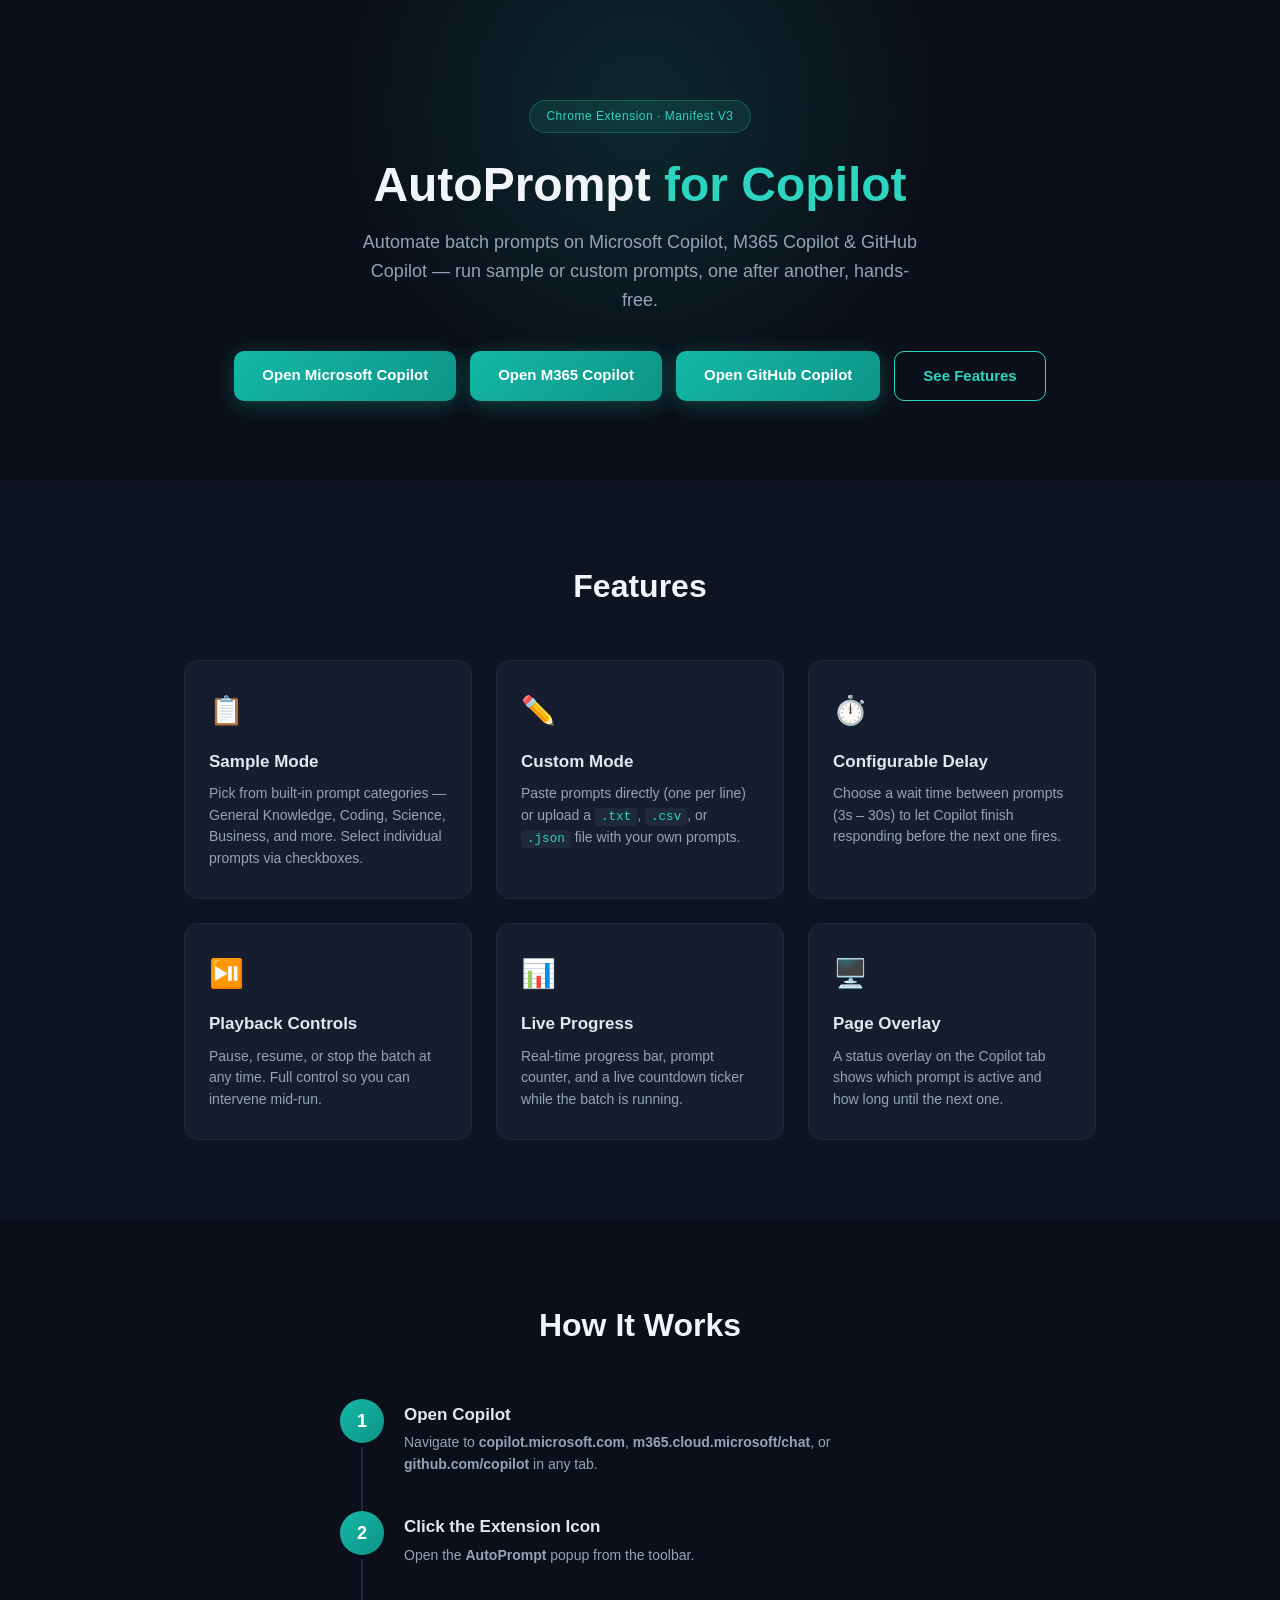
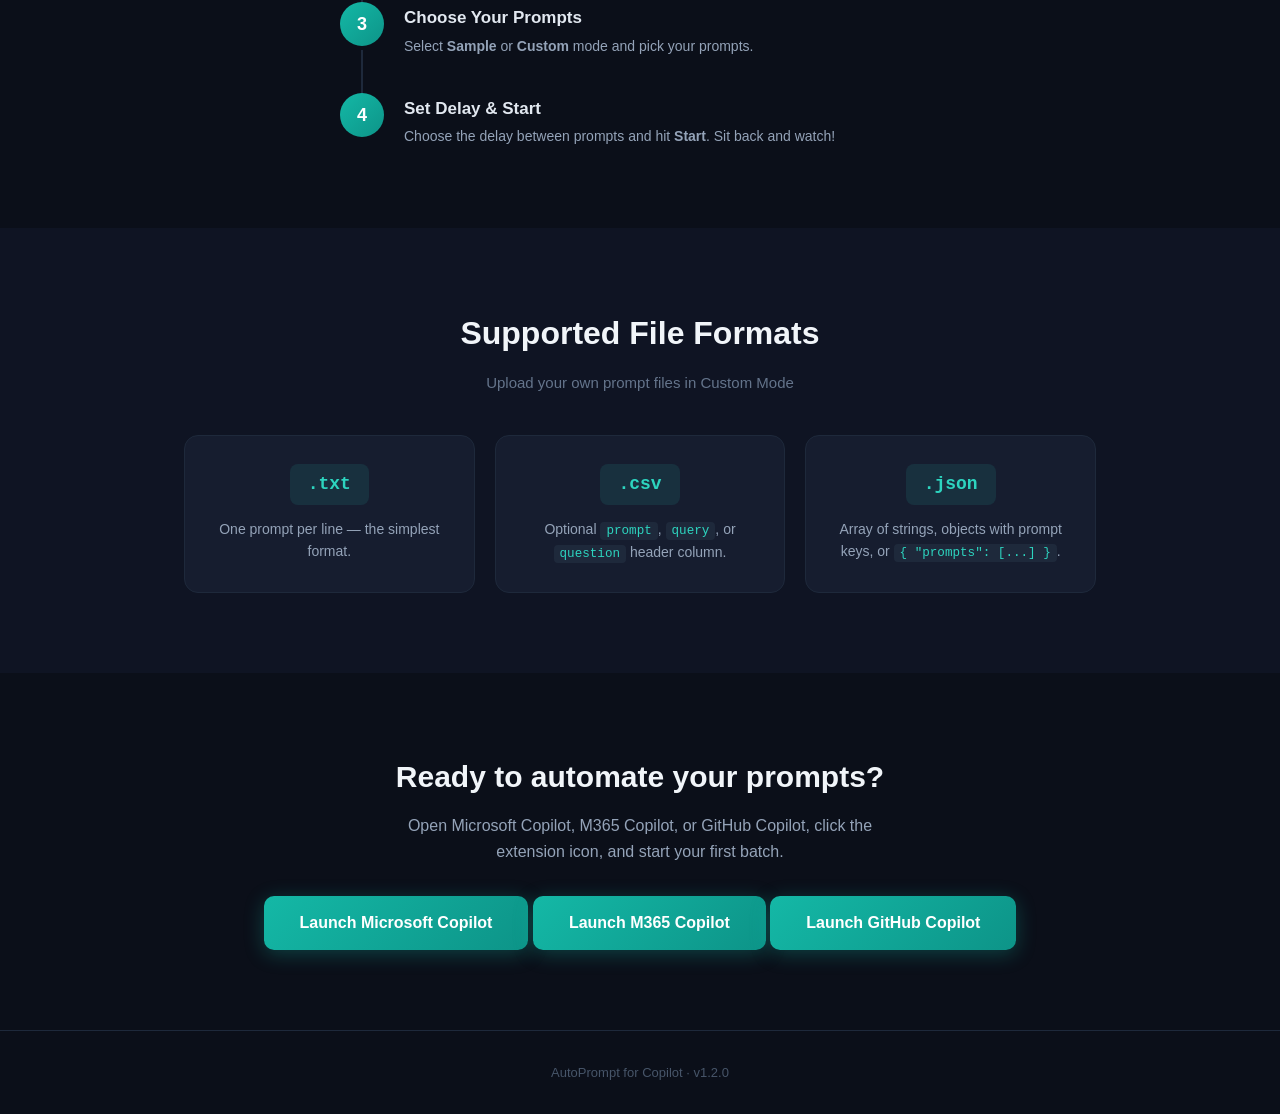
==== landing/landing.html @ aba66cc6 "Update to version 1.2.0" ====
<!DOCTYPE html>
<html lang="en">
<head>
  <meta charset="UTF-8">
  <meta name="viewport" content="width=device-width, initial-scale=1.0">
  <title>AutoPrompt for Copilot</title>
  <link rel="stylesheet" href="landing.css">
</head>
<body>

  <!-- Hero -->
  <section class="hero">
    <div class="hero-glow"></div>
    <div class="container">
      <div class="badge">Chrome Extension · Manifest V3</div>
      <h1>AutoPrompt <span class="accent">for Copilot</span></h1>
      <p class="tagline">Automate batch prompts on Microsoft Copilot, M365 Copilot & GitHub Copilot — run sample or custom prompts, one after another, hands-free.</p>
      <div class="hero-actions">
        <a href="https://copilot.microsoft.com" target="_blank" class="btn btn-primary">Open Microsoft Copilot</a>
        <a href="https://m365.cloud.microsoft/chat" target="_blank" class="btn btn-primary">Open M365 Copilot</a>
        <a href="https://github.com/copilot" target="_blank" class="btn btn-primary">Open GitHub Copilot</a>
        <a href="#features" class="btn btn-outline">See Features</a>
      </div>
    </div>
  </section>

  <!-- Features -->
  <section id="features" class="features">
    <div class="container">
      <h2 class="section-title">Features</h2>
      <div class="features-grid">

        <div class="feature-card">
          <div class="feature-icon">📋</div>
          <h3>Sample Mode</h3>
          <p>Pick from built-in prompt categories — General Knowledge, Coding, Science, Business, and more. Select individual prompts via checkboxes.</p>
        </div>

        <div class="feature-card">
          <div class="feature-icon">✏️</div>
          <h3>Custom Mode</h3>
          <p>Paste prompts directly (one per line) or upload a <code>.txt</code>, <code>.csv</code>, or <code>.json</code> file with your own prompts.</p>
        </div>

        <div class="feature-card">
          <div class="feature-icon">⏱️</div>
          <h3>Configurable Delay</h3>
          <p>Choose a wait time between prompts (3s – 30s) to let Copilot finish responding before the next one fires.</p>
        </div>

        <div class="feature-card">
          <div class="feature-icon">⏯️</div>
          <h3>Playback Controls</h3>
          <p>Pause, resume, or stop the batch at any time. Full control so you can intervene mid-run.</p>
        </div>

        <div class="feature-card">
          <div class="feature-icon">📊</div>
          <h3>Live Progress</h3>
          <p>Real-time progress bar, prompt counter, and a live countdown ticker while the batch is running.</p>
        </div>

        <div class="feature-card">
          <div class="feature-icon">🖥️</div>
          <h3>Page Overlay</h3>
          <p>A status overlay on the Copilot tab shows which prompt is active and how long until the next one.</p>
        </div>

      </div>
    </div>
  </section>

  <!-- How It Works -->
  <section class="how-it-works">
    <div class="container">
      <h2 class="section-title">How It Works</h2>
      <div class="steps">

        <div class="step">
          <div class="step-number">1</div>
          <div class="step-content">
            <h3>Open Copilot</h3>
            <p>Navigate to <strong>copilot.microsoft.com</strong>, <strong>m365.cloud.microsoft/chat</strong>, or <strong>github.com/copilot</strong> in any tab.</p>
          </div>
        </div>

        <div class="step">
          <div class="step-number">2</div>
          <div class="step-content">
            <h3>Click the Extension Icon</h3>
            <p>Open the <strong>AutoPrompt</strong> popup from the toolbar.</p>
          </div>
        </div>

        <div class="step">
          <div class="step-number">3</div>
          <div class="step-content">
            <h3>Choose Your Prompts</h3>
            <p>Select <strong>Sample</strong> or <strong>Custom</strong> mode and pick your prompts.</p>
          </div>
        </div>

        <div class="step">
          <div class="step-number">4</div>
          <div class="step-content">
            <h3>Set Delay &amp; Start</h3>
            <p>Choose the delay between prompts and hit <strong>Start</strong>. Sit back and watch!</p>
          </div>
        </div>

      </div>
    </div>
  </section>

  <!-- File Formats -->
  <section class="formats">
    <div class="container">
      <h2 class="section-title">Supported File Formats</h2>
      <p class="section-subtitle">Upload your own prompt files in Custom Mode</p>
      <div class="formats-grid">

        <div class="format-card">
          <div class="format-ext">.txt</div>
          <p>One prompt per line — the simplest format.</p>
        </div>

        <div class="format-card">
          <div class="format-ext">.csv</div>
          <p>Optional <code>prompt</code>, <code>query</code>, or <code>question</code> header column.</p>
        </div>

        <div class="format-card">
          <div class="format-ext">.json</div>
          <p>Array of strings, objects with prompt keys, or <code>{ "prompts": [...] }</code>.</p>
        </div>

      </div>
    </div>
  </section>

  <!-- CTA -->
  <section class="cta">
    <div class="container">
      <h2>Ready to automate your prompts?</h2>
      <p>Open Microsoft Copilot, M365 Copilot, or GitHub Copilot, click the extension icon, and start your first batch.</p>
      <a href="https://copilot.microsoft.com" target="_blank" class="btn btn-primary btn-lg">Launch Microsoft Copilot</a>
      <a href="https://m365.cloud.microsoft/chat" target="_blank" class="btn btn-primary btn-lg">Launch M365 Copilot</a>
      <a href="https://github.com/copilot" target="_blank" class="btn btn-primary btn-lg">Launch GitHub Copilot</a>
    </div>
  </section>

  <!-- Footer -->
  <footer class="footer">
    <div class="container">
      <p>AutoPrompt for Copilot &middot; v1.2.0</p>
    </div>
  </footer>

</body>
</html>
---- landing/landing.css ----
/* ========== Reset & Base ========== */
*, *::before, *::after {
  margin: 0;
  padding: 0;
  box-sizing: border-box;
}

html {
  scroll-behavior: smooth;
}

body {
  font-family: -apple-system, BlinkMacSystemFont, 'Segoe UI', Roboto, sans-serif;
  background: #0b0f19;
  color: #d1d5db;
  line-height: 1.6;
  -webkit-font-smoothing: antialiased;
}

.container {
  max-width: 960px;
  margin: 0 auto;
  padding: 0 24px;
}

code {
  background: #1e293b;
  padding: 2px 6px;
  border-radius: 4px;
  font-size: 0.9em;
  color: #2dd4bf;
}

/* ========== Buttons ========== */
.btn {
  display: inline-block;
  padding: 12px 28px;
  border-radius: 10px;
  font-size: 15px;
  font-weight: 600;
  text-decoration: none;
  transition: all 0.25s ease;
  cursor: pointer;
  border: none;
}

.btn-primary {
  background: linear-gradient(135deg, #14b8a6, #0d9488);
  color: #fff;
  box-shadow: 0 4px 20px rgba(20, 184, 166, 0.3);
}

.btn-primary:hover {
  background: linear-gradient(135deg, #2dd4bf, #14b8a6);
  box-shadow: 0 6px 28px rgba(20, 184, 166, 0.45);
  transform: translateY(-1px);
}

.btn-outline {
  background: transparent;
  color: #2dd4bf;
  border: 1.5px solid #2dd4bf;
}

.btn-outline:hover {
  background: rgba(45, 212, 191, 0.1);
  transform: translateY(-1px);
}

.btn-lg {
  padding: 14px 36px;
  font-size: 16px;
}

/* ========== Hero ========== */
.hero {
  position: relative;
  text-align: center;
  padding: 100px 24px 80px;
  overflow: hidden;
}

.hero-glow {
  position: absolute;
  top: -40%;
  left: 50%;
  transform: translateX(-50%);
  width: 600px;
  height: 600px;
  background: radial-gradient(circle, rgba(20, 184, 166, 0.15) 0%, transparent 70%);
  pointer-events: none;
  z-index: 0;
}

.hero .container {
  position: relative;
  z-index: 1;
}

.badge {
  display: inline-block;
  padding: 6px 16px;
  background: rgba(45, 212, 191, 0.1);
  border: 1px solid rgba(45, 212, 191, 0.25);
  border-radius: 20px;
  font-size: 12px;
  font-weight: 500;
  color: #2dd4bf;
  letter-spacing: 0.5px;
  margin-bottom: 24px;
}

.hero h1 {
  font-size: 48px;
  font-weight: 700;
  color: #f1f5f9;
  line-height: 1.15;
  margin-bottom: 16px;
}

.hero h1 .accent {
  color: #2dd4bf;
}

.tagline {
  font-size: 18px;
  color: #94a3b8;
  max-width: 560px;
  margin: 0 auto 36px;
  line-height: 1.6;
}

.hero-actions {
  display: flex;
  justify-content: center;
  gap: 14px;
  flex-wrap: wrap;
}

/* ========== Section Common ========== */
.section-title {
  text-align: center;
  font-size: 32px;
  font-weight: 700;
  color: #f1f5f9;
  margin-bottom: 12px;
}

.section-subtitle {
  text-align: center;
  font-size: 15px;
  color: #64748b;
  margin-bottom: 40px;
}

/* ========== Features ========== */
.features {
  padding: 80px 24px;
  background: #0f1423;
}

.features .section-title {
  margin-bottom: 48px;
}

.features-grid {
  display: grid;
  grid-template-columns: repeat(auto-fit, minmax(270px, 1fr));
  gap: 24px;
}

.feature-card {
  background: #161d2f;
  border: 1px solid #1e293b;
  border-radius: 14px;
  padding: 28px 24px;
  transition: border-color 0.3s ease, transform 0.3s ease;
}

.feature-card:hover {
  border-color: #2dd4bf;
  transform: translateY(-4px);
}

.feature-icon {
  font-size: 28px;
  margin-bottom: 14px;
}

.feature-card h3 {
  font-size: 17px;
  font-weight: 600;
  color: #e2e8f0;
  margin-bottom: 8px;
}

.feature-card p {
  font-size: 14px;
  color: #94a3b8;
  line-height: 1.55;
}

/* ========== How It Works ========== */
.how-it-works {
  padding: 80px 24px;
}

.how-it-works .section-title {
  margin-bottom: 48px;
}

.steps {
  max-width: 600px;
  margin: 0 auto;
  display: flex;
  flex-direction: column;
  gap: 0;
}

.step {
  display: flex;
  align-items: flex-start;
  gap: 20px;
  position: relative;
  padding-bottom: 36px;
}

.step:last-child {
  padding-bottom: 0;
}

.step::before {
  content: '';
  position: absolute;
  left: 21px;
  top: 48px;
  width: 2px;
  bottom: 0;
  background: #1e293b;
}

.step:last-child::before {
  display: none;
}

.step-number {
  flex-shrink: 0;
  width: 44px;
  height: 44px;
  background: linear-gradient(135deg, #14b8a6, #0d9488);
  color: #fff;
  font-size: 18px;
  font-weight: 700;
  border-radius: 50%;
  display: flex;
  align-items: center;
  justify-content: center;
  position: relative;
  z-index: 1;
}

.step-content h3 {
  font-size: 17px;
  font-weight: 600;
  color: #e2e8f0;
  margin-bottom: 4px;
  margin-top: 2px;
}

.step-content p {
  font-size: 14px;
  color: #94a3b8;
  line-height: 1.55;
}

/* ========== File Formats ========== */
.formats {
  padding: 80px 24px;
  background: #0f1423;
}

.formats-grid {
  display: grid;
  grid-template-columns: repeat(auto-fit, minmax(240px, 1fr));
  gap: 20px;
}

.format-card {
  background: #161d2f;
  border: 1px solid #1e293b;
  border-radius: 14px;
  padding: 28px 24px;
  text-align: center;
  transition: border-color 0.3s ease, transform 0.3s ease;
}

.format-card:hover {
  border-color: #2dd4bf;
  transform: translateY(-4px);
}

.format-ext {
  display: inline-block;
  padding: 6px 18px;
  background: rgba(45, 212, 191, 0.1);
  color: #2dd4bf;
  font-weight: 700;
  font-size: 18px;
  border-radius: 8px;
  margin-bottom: 14px;
  font-family: 'SF Mono', 'Fira Code', monospace;
}

.format-card p {
  font-size: 14px;
  color: #94a3b8;
  line-height: 1.55;
}

/* ========== CTA ========== */
.cta {
  padding: 80px 24px;
  text-align: center;
}

.cta h2 {
  font-size: 30px;
  font-weight: 700;
  color: #f1f5f9;
  margin-bottom: 12px;
}

.cta p {
  font-size: 16px;
  color: #94a3b8;
  margin-bottom: 32px;
  max-width: 480px;
  margin-left: auto;
  margin-right: auto;
}

/* ========== Footer ========== */
.footer {
  padding: 32px 24px;
  text-align: center;
  border-top: 1px solid #1e293b;
}

.footer p {
  font-size: 13px;
  color: #475569;
}

/* ========== Responsive ========== */
@media (max-width: 640px) {
  .hero h1 {
    font-size: 32px;
  }

  .tagline {
    font-size: 16px;
  }

  .section-title {
    font-size: 26px;
  }

  .features-grid,
  .formats-grid {
    grid-template-columns: 1fr;
  }
}
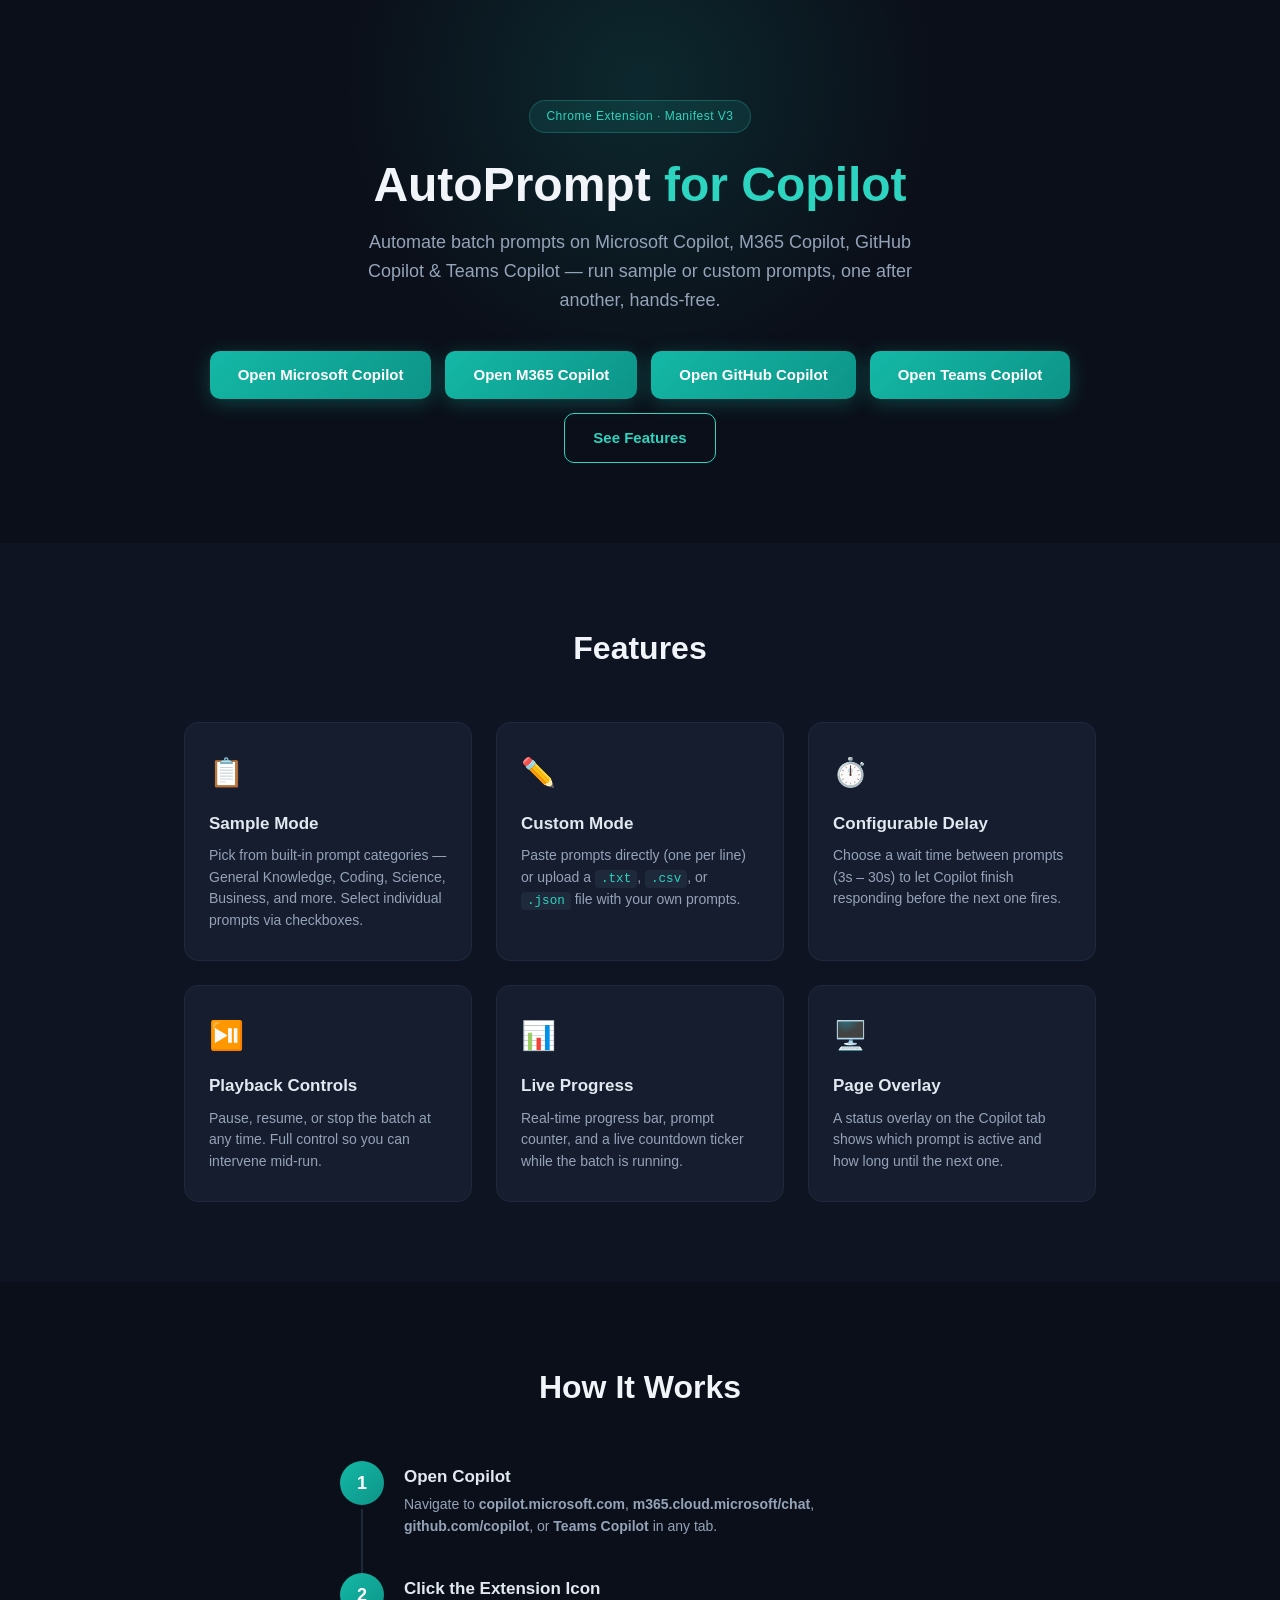
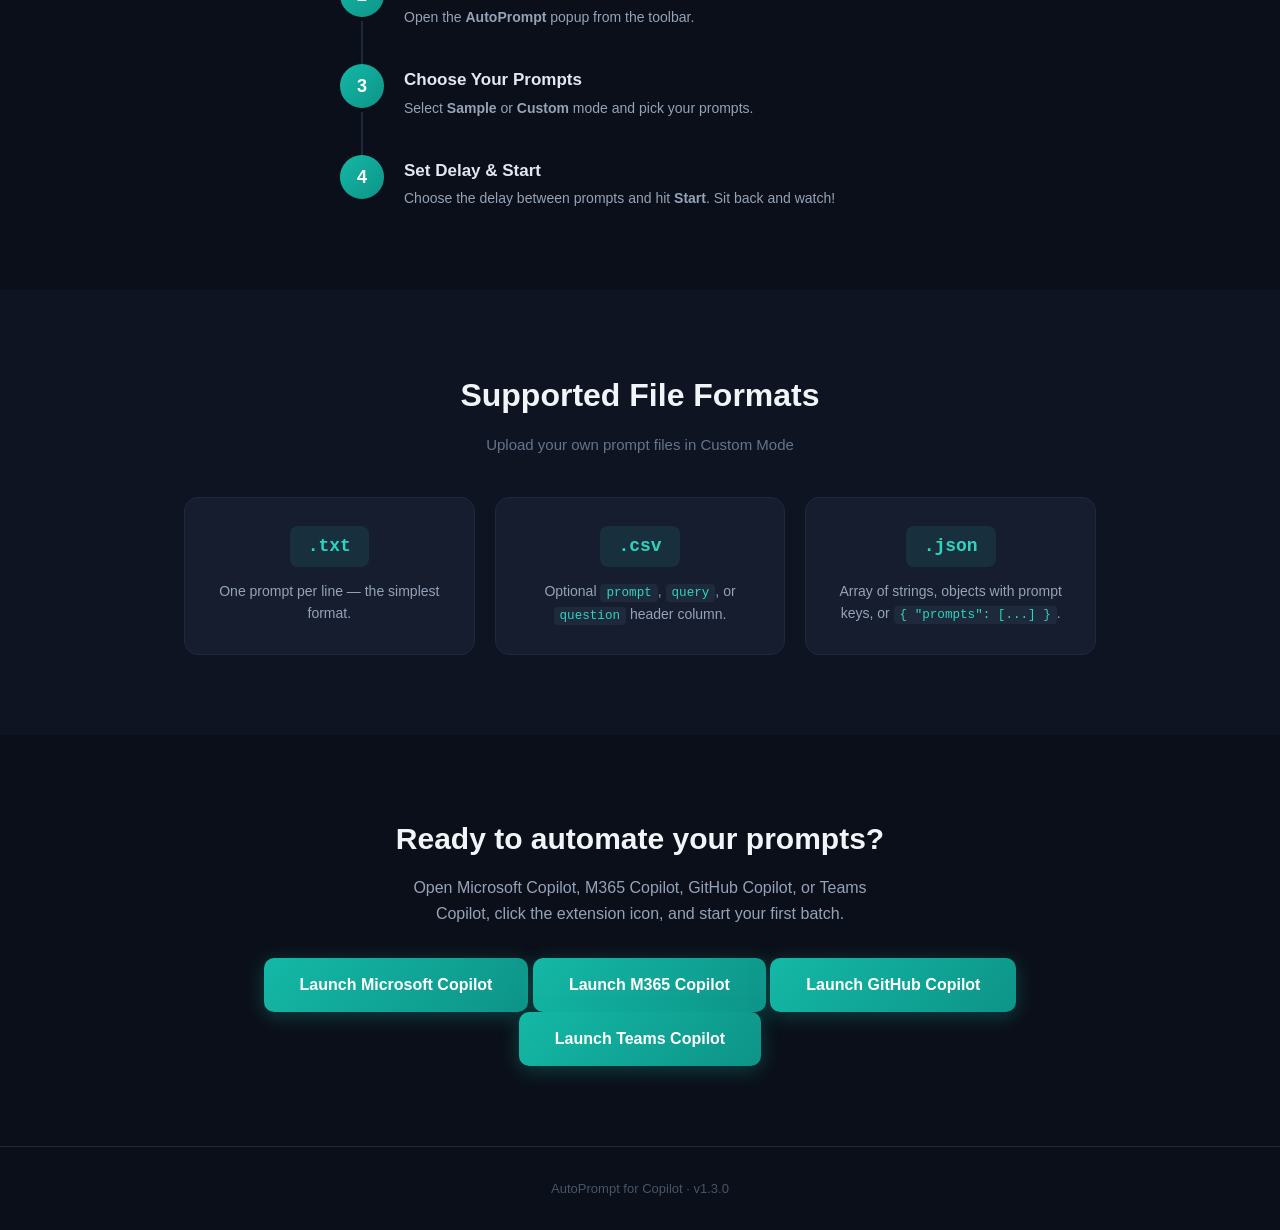
==== commit 7657693d: "Updated to version 1.3.0" ====
--- a/landing/landing.html
+++ b/landing/landing.html
@@ -14,11 +14,12 @@
     <div class="container">
       <div class="badge">Chrome Extension · Manifest V3</div>
       <h1>AutoPrompt <span class="accent">for Copilot</span></h1>
-      <p class="tagline">Automate batch prompts on Microsoft Copilot, M365 Copilot & GitHub Copilot — run sample or custom prompts, one after another, hands-free.</p>
+      <p class="tagline">Automate batch prompts on Microsoft Copilot, M365 Copilot, GitHub Copilot & Teams Copilot — run sample or custom prompts, one after another, hands-free.</p>
       <div class="hero-actions">
         <a href="https://copilot.microsoft.com" target="_blank" class="btn btn-primary">Open Microsoft Copilot</a>
         <a href="https://m365.cloud.microsoft/chat" target="_blank" class="btn btn-primary">Open M365 Copilot</a>
         <a href="https://github.com/copilot" target="_blank" class="btn btn-primary">Open GitHub Copilot</a>
+        <a href="https://teams.microsoft.com" target="_blank" class="btn btn-primary">Open Teams Copilot</a>
         <a href="#features" class="btn btn-outline">See Features</a>
       </div>
     </div>
@@ -80,7 +81,7 @@
           <div class="step-number">1</div>
           <div class="step-content">
             <h3>Open Copilot</h3>
-            <p>Navigate to <strong>copilot.microsoft.com</strong>, <strong>m365.cloud.microsoft/chat</strong>, or <strong>github.com/copilot</strong> in any tab.</p>
+            <p>Navigate to <strong>copilot.microsoft.com</strong>, <strong>m365.cloud.microsoft/chat</strong>, <strong>github.com/copilot</strong>, or <strong>Teams Copilot</strong> in any tab.</p>
           </div>
         </div>
 
@@ -142,17 +143,18 @@
   <section class="cta">
     <div class="container">
       <h2>Ready to automate your prompts?</h2>
-      <p>Open Microsoft Copilot, M365 Copilot, or GitHub Copilot, click the extension icon, and start your first batch.</p>
+      <p>Open Microsoft Copilot, M365 Copilot, GitHub Copilot, or Teams Copilot, click the extension icon, and start your first batch.</p>
       <a href="https://copilot.microsoft.com" target="_blank" class="btn btn-primary btn-lg">Launch Microsoft Copilot</a>
       <a href="https://m365.cloud.microsoft/chat" target="_blank" class="btn btn-primary btn-lg">Launch M365 Copilot</a>
       <a href="https://github.com/copilot" target="_blank" class="btn btn-primary btn-lg">Launch GitHub Copilot</a>
+      <a href="https://teams.microsoft.com" target="_blank" class="btn btn-primary btn-lg">Launch Teams Copilot</a>
     </div>
   </section>
 
   <!-- Footer -->
   <footer class="footer">
     <div class="container">
-      <p>AutoPrompt for Copilot &middot; v1.2.0</p>
+      <p>AutoPrompt for Copilot &middot; v1.3.0</p>
     </div>
   </footer>
 
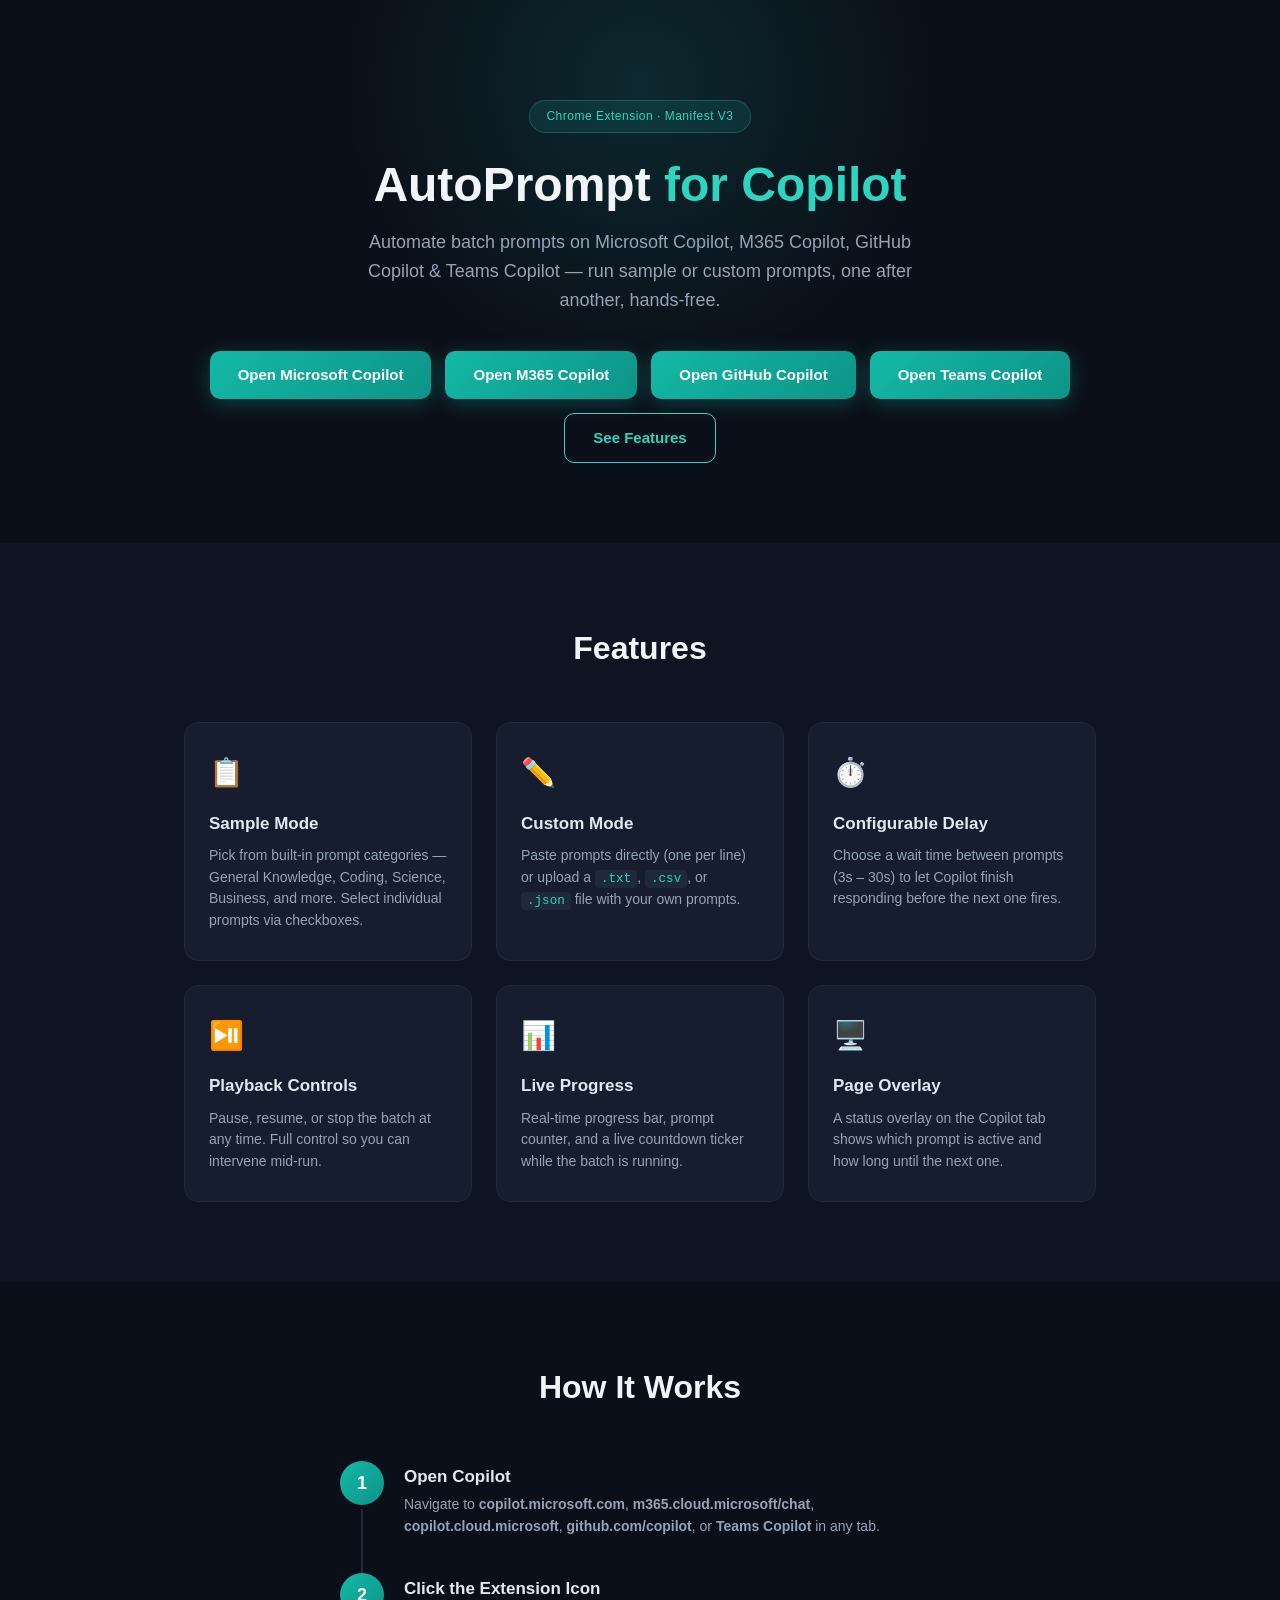
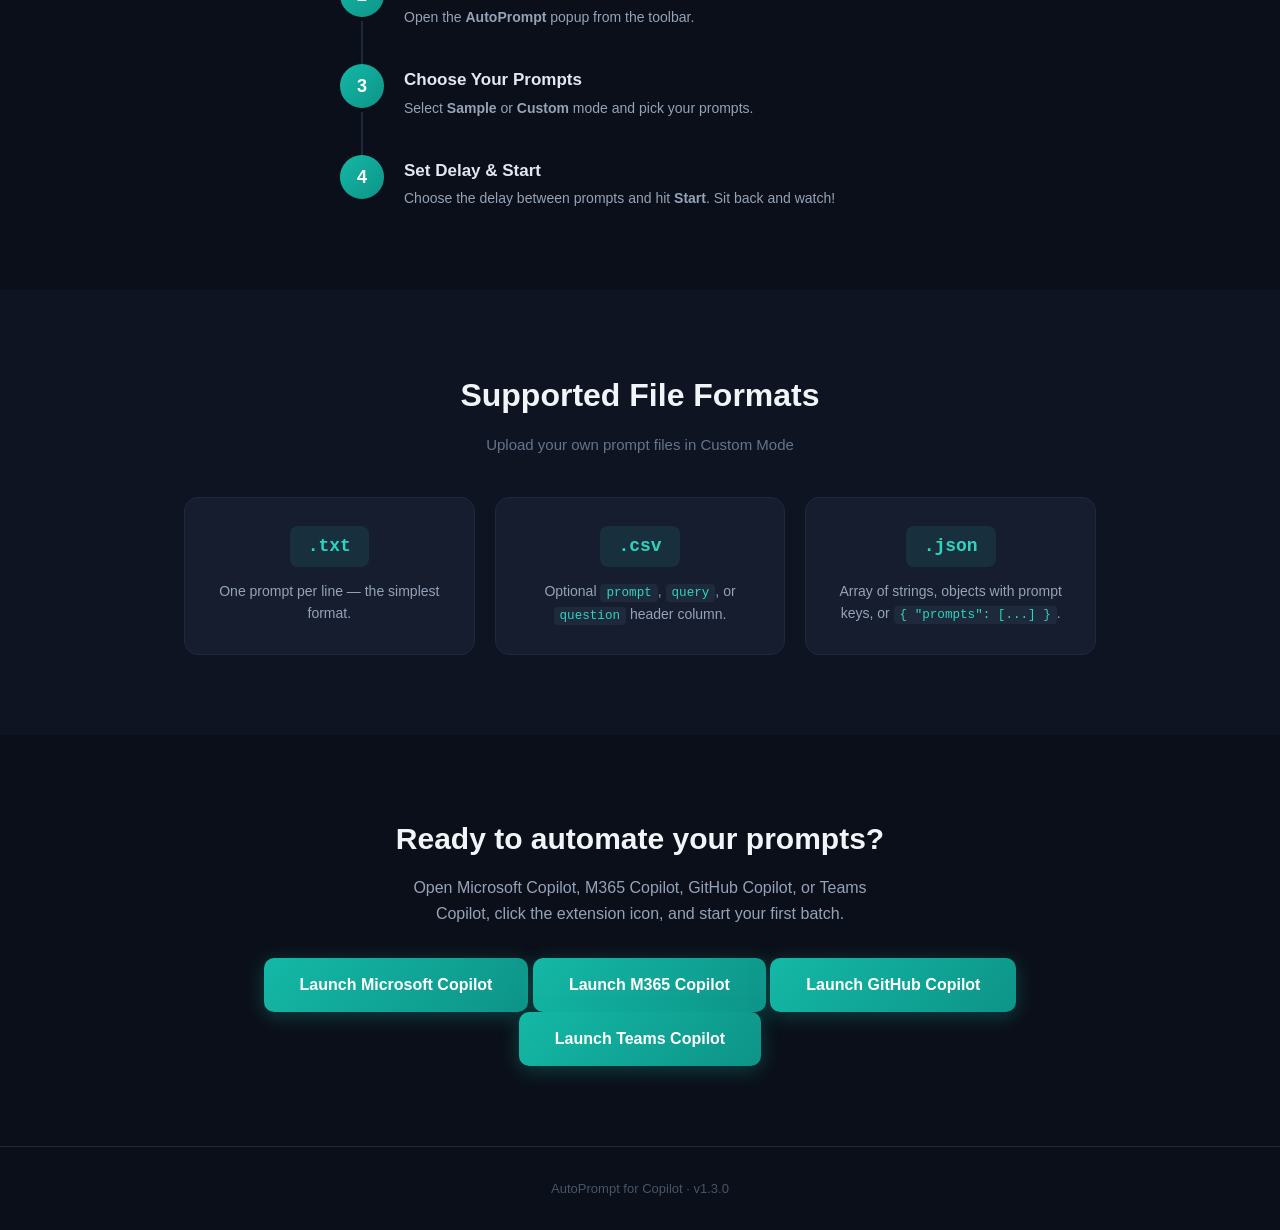
==== commit 5f9d6a8a: "Added support for copilot.cloud.microsoft in manifest, content scripts, and documentation updates." ====
--- a/landing/landing.html
+++ b/landing/landing.html
@@ -81,7 +81,7 @@
           <div class="step-number">1</div>
           <div class="step-content">
             <h3>Open Copilot</h3>
-            <p>Navigate to <strong>copilot.microsoft.com</strong>, <strong>m365.cloud.microsoft/chat</strong>, <strong>github.com/copilot</strong>, or <strong>Teams Copilot</strong> in any tab.</p>
+            <p>Navigate to <strong>copilot.microsoft.com</strong>, <strong>m365.cloud.microsoft/chat</strong>, <strong>copilot.cloud.microsoft</strong>, <strong>github.com/copilot</strong>, or <strong>Teams Copilot</strong> in any tab.</p>
           </div>
         </div>
 
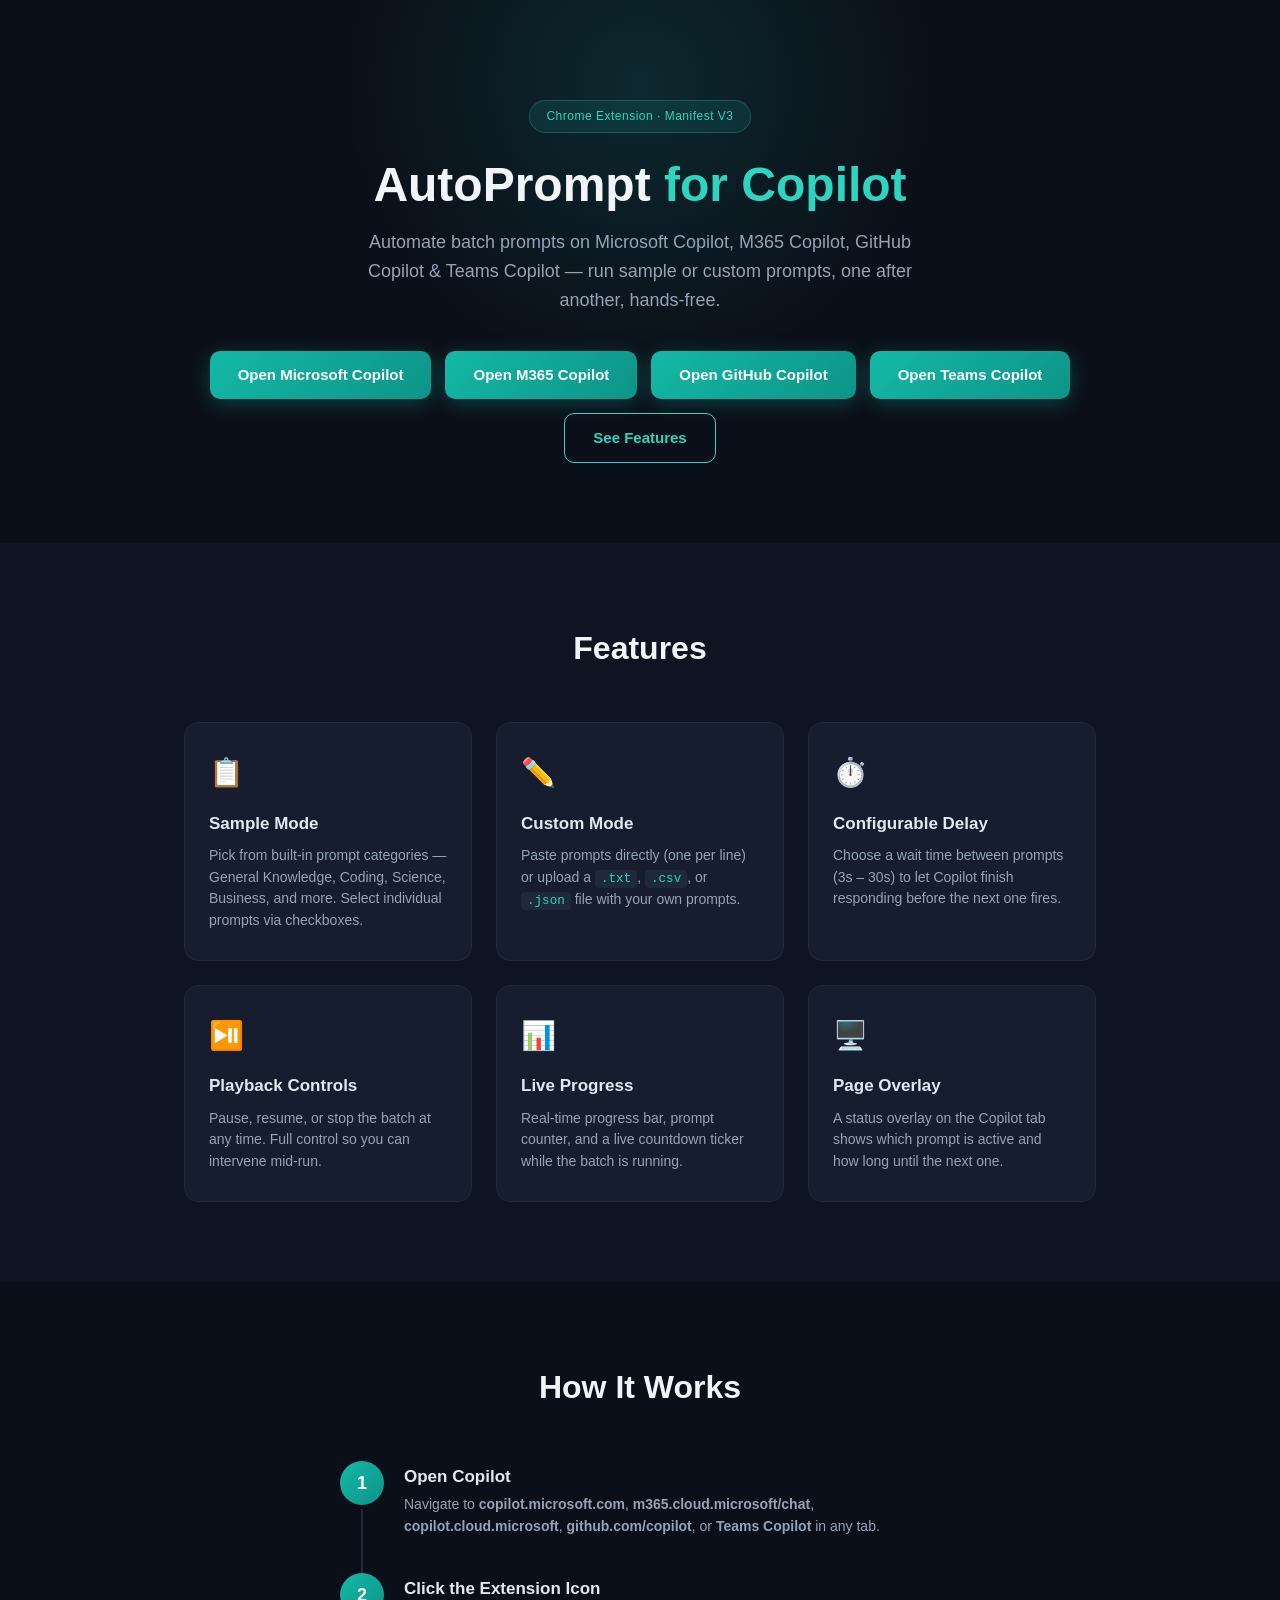
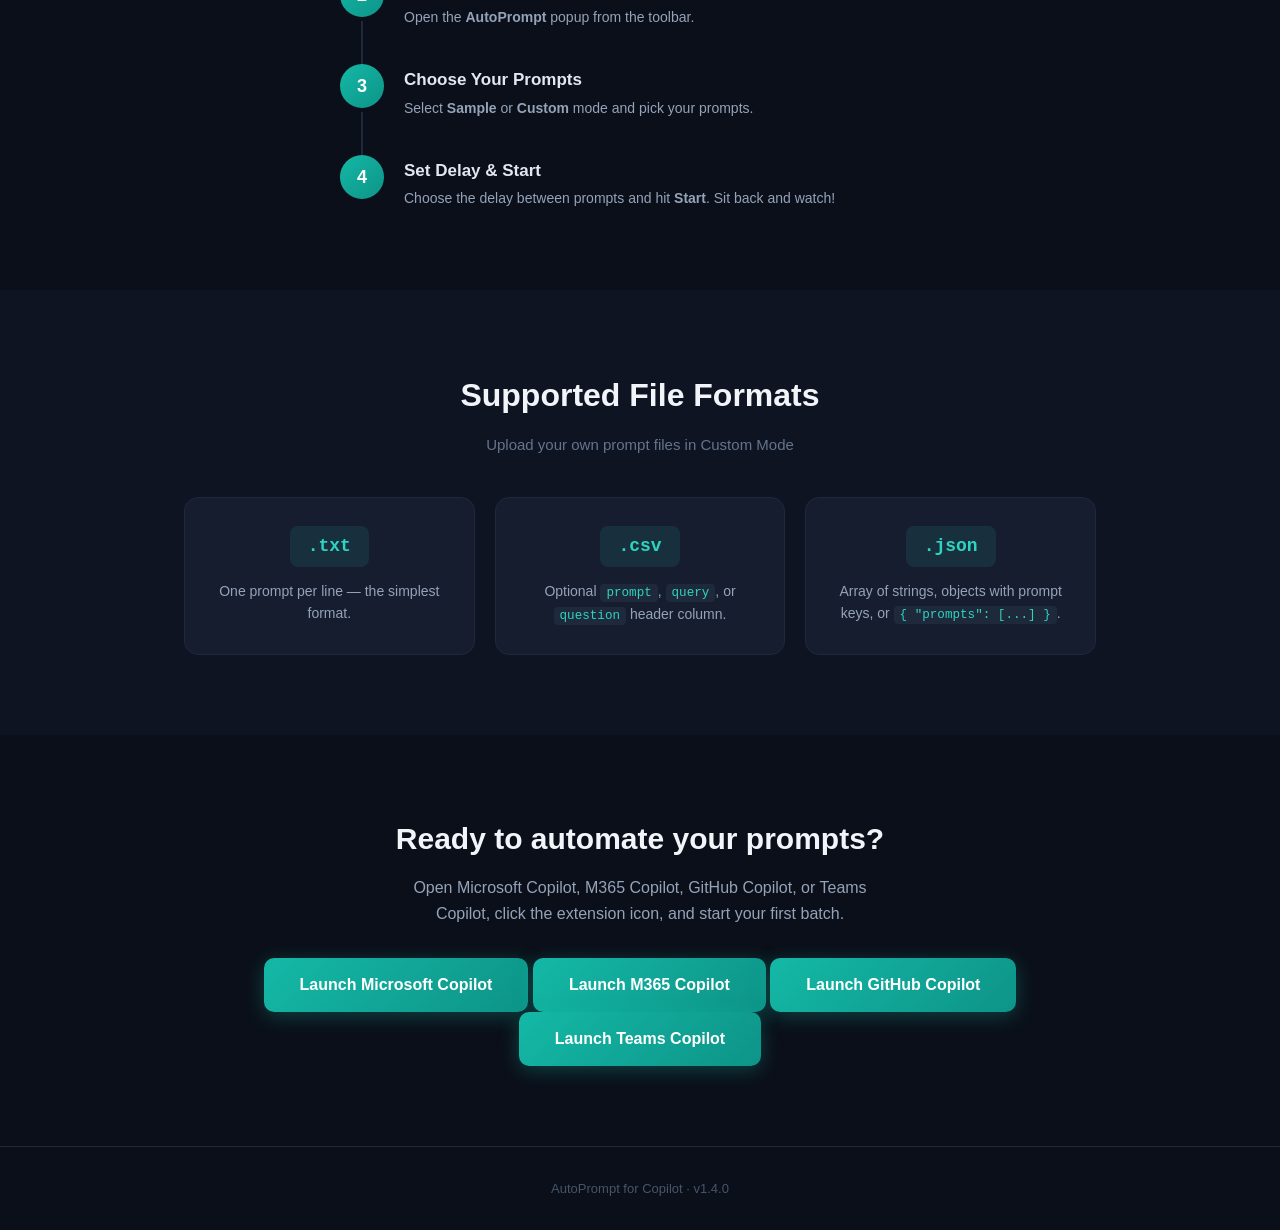
==== commit 84efa6fb: "Update to version 1.4.0, adding support for Microsoft 365 Copilot Chat on copilot.cloud.microsoft an" ====
--- a/landing/landing.html
+++ b/landing/landing.html
@@ -154,7 +154,7 @@
   <!-- Footer -->
   <footer class="footer">
     <div class="container">
-      <p>AutoPrompt for Copilot &middot; v1.3.0</p>
+      <p>AutoPrompt for Copilot &middot; v1.4.0</p>
     </div>
   </footer>
 
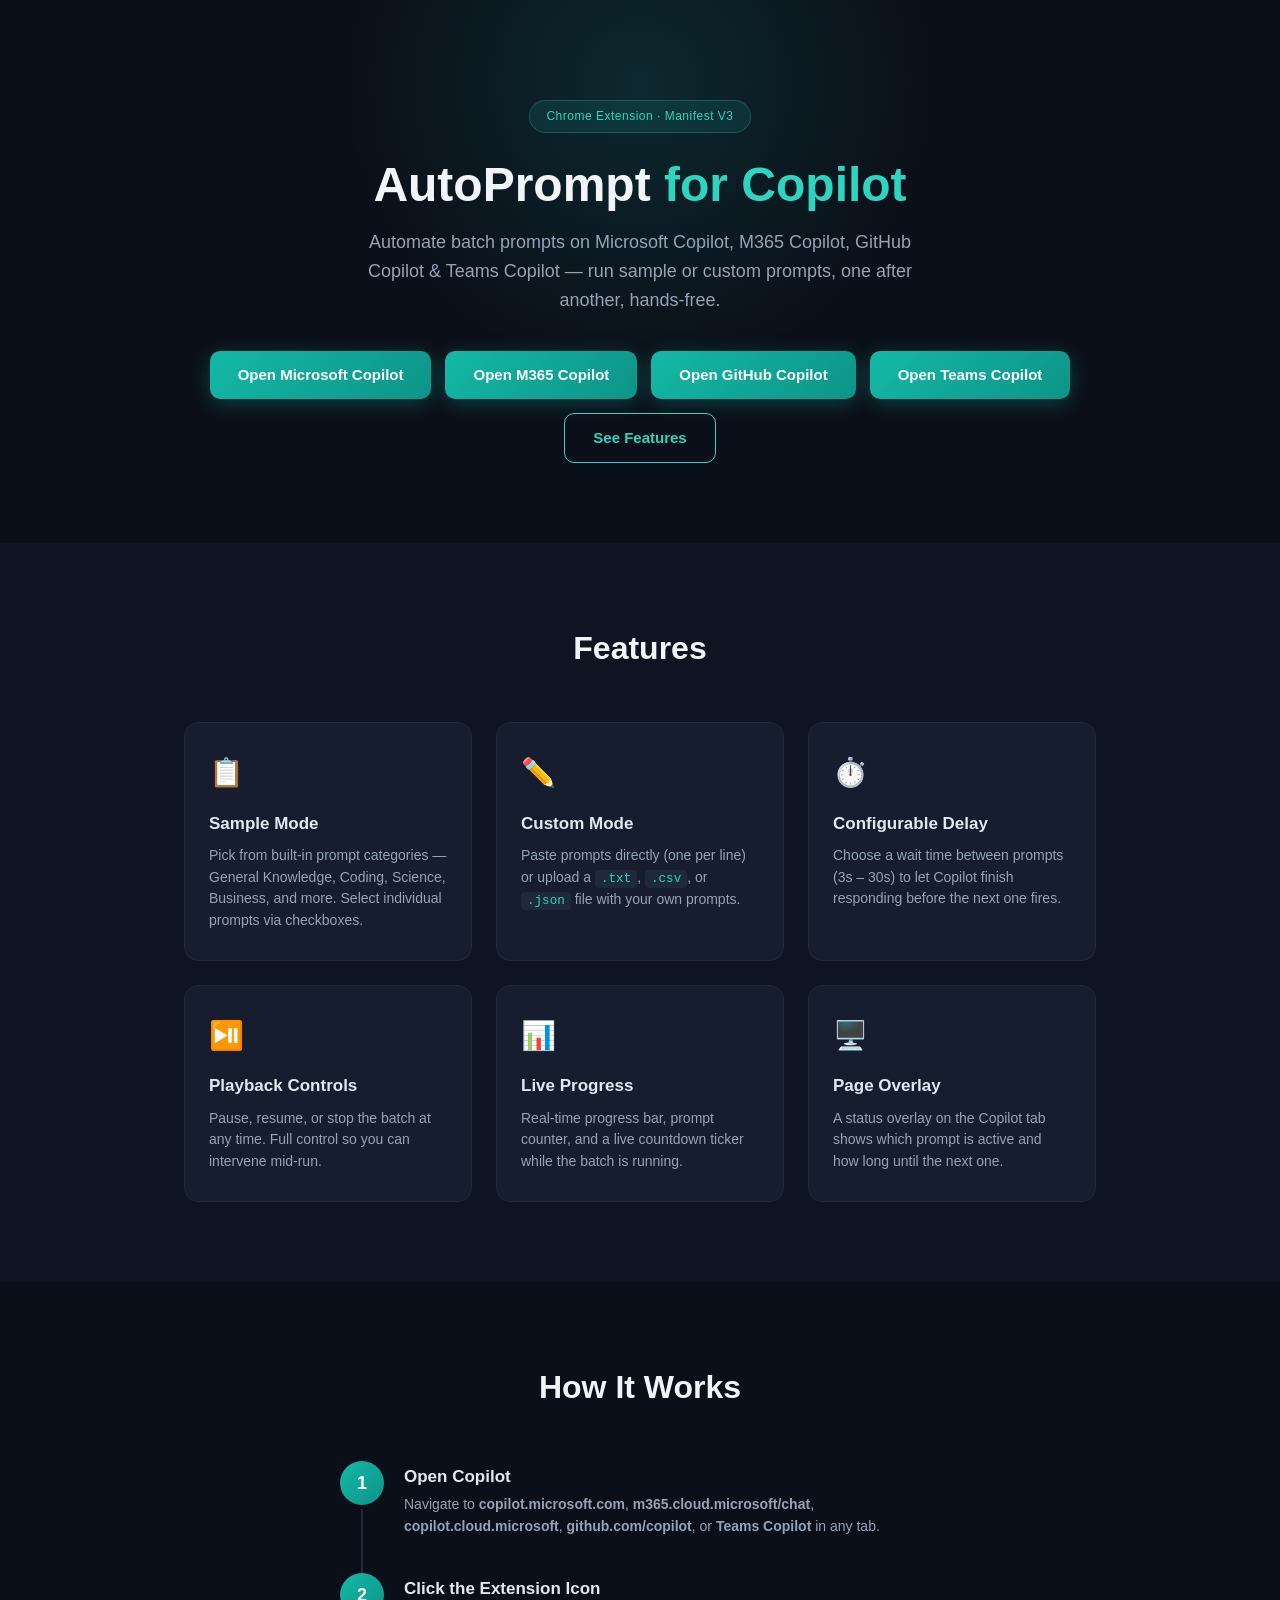
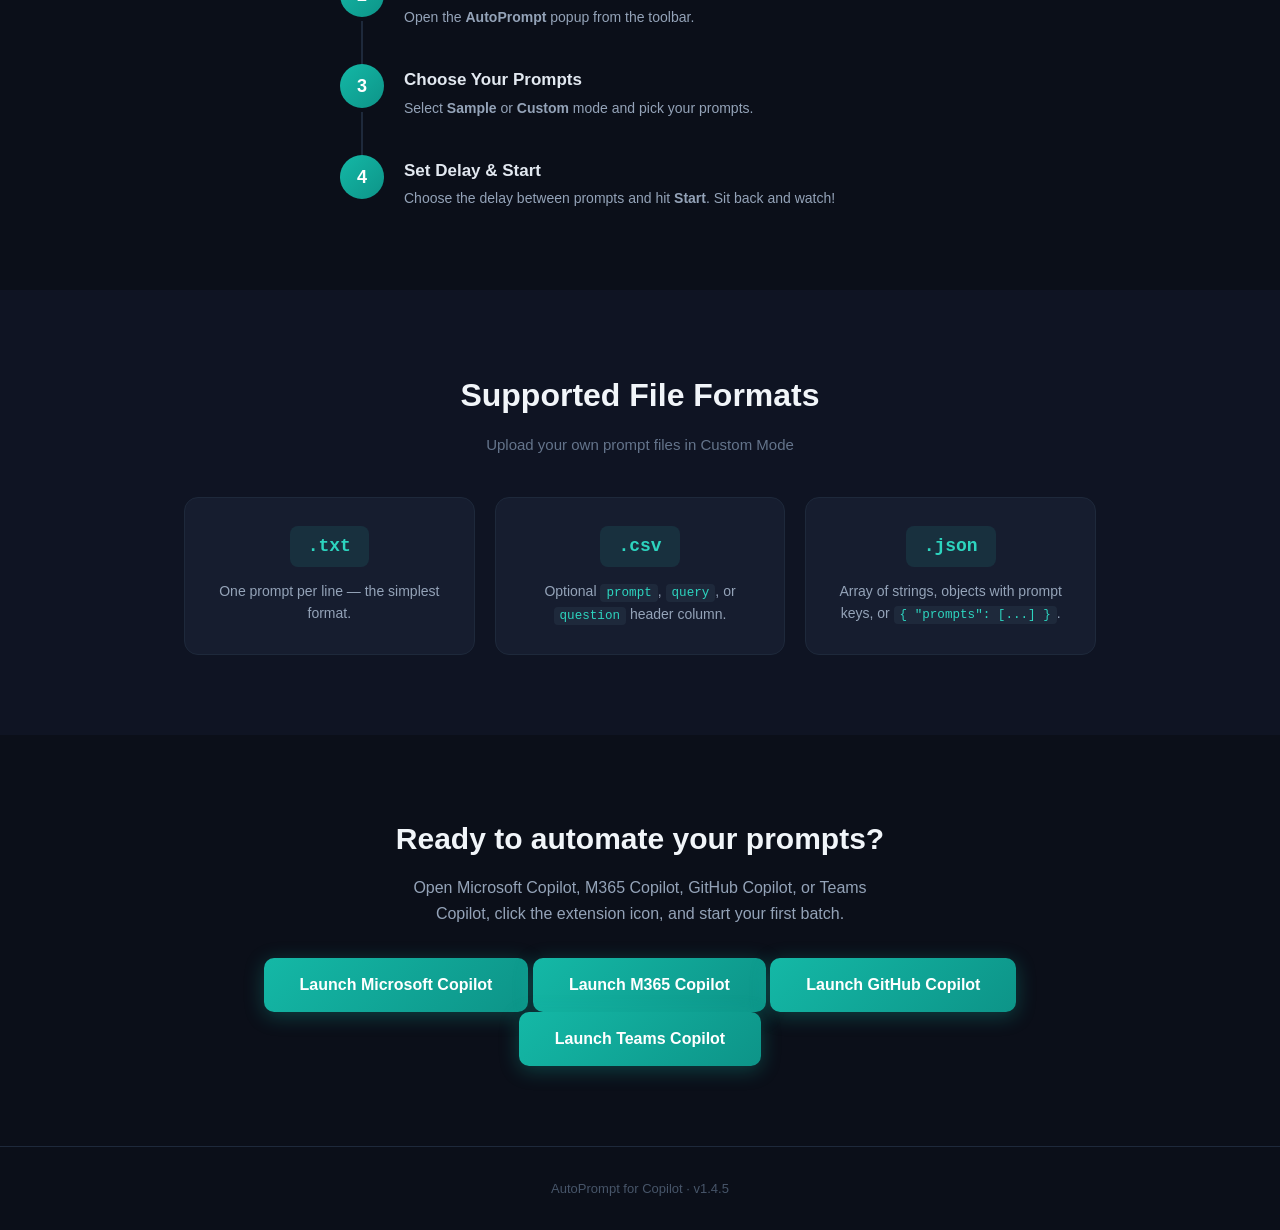
==== commit 33a91f83: "Updated version to 1.4.5, reflecting improvements in prompt loading efficiency and caching. Revise d" ====
--- a/landing/landing.html
+++ b/landing/landing.html
@@ -154,7 +154,7 @@
   <!-- Footer -->
   <footer class="footer">
     <div class="container">
-      <p>AutoPrompt for Copilot &middot; v1.4.0</p>
+      <p>AutoPrompt for Copilot &middot; v1.4.5</p>
     </div>
   </footer>
 
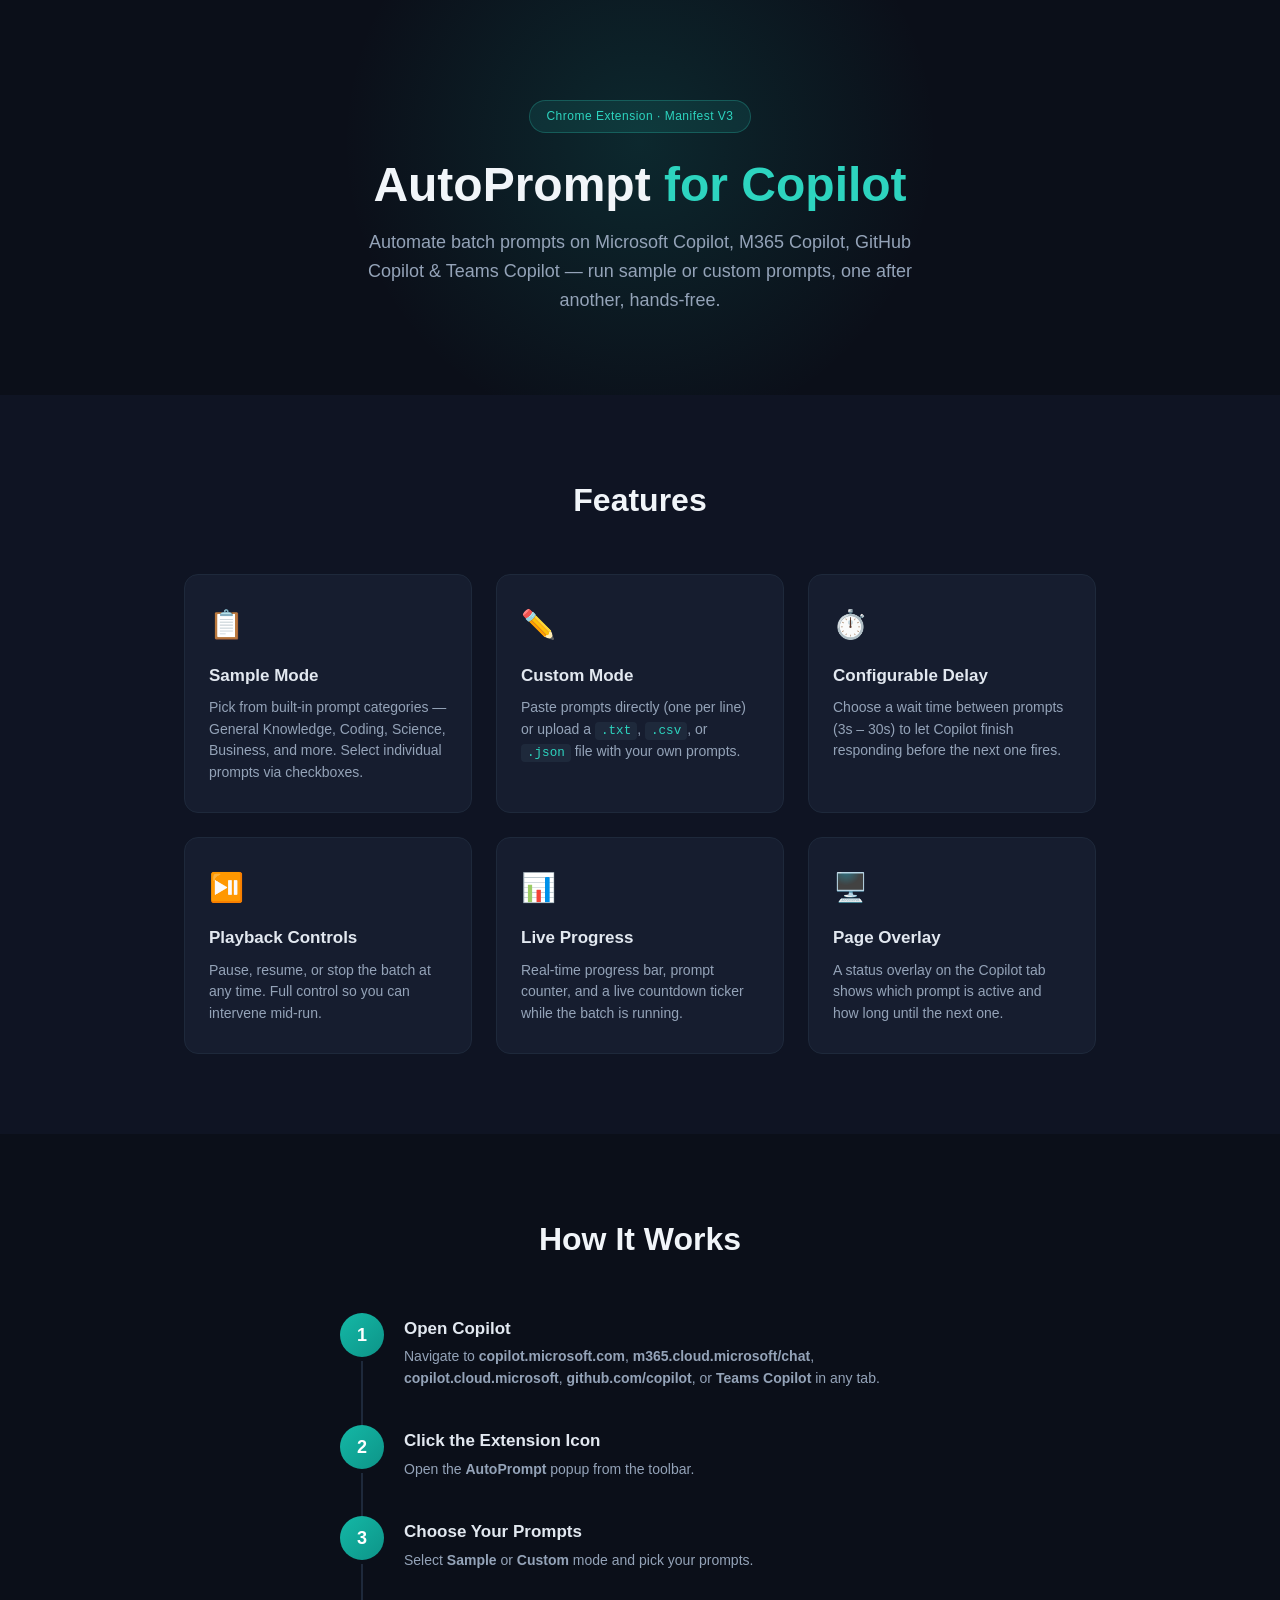
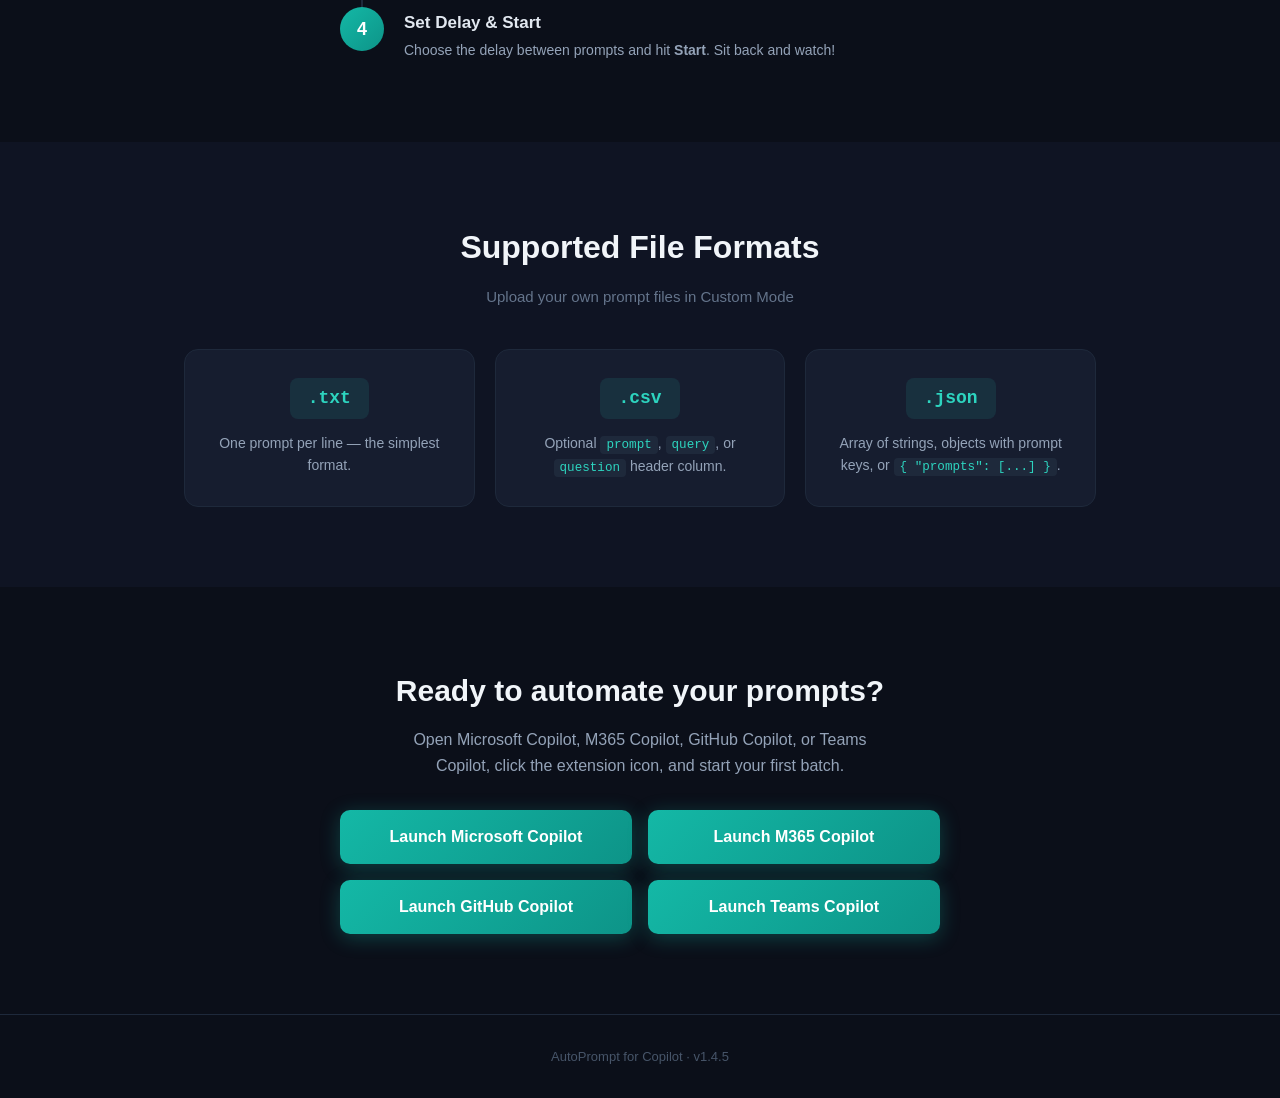
==== commit fcde9612: "Refactored landing page layout by removing outdated hero actions and introducing a new grid-based CT" ====
--- a/landing/landing.html
+++ b/landing/landing.html
@@ -15,13 +15,6 @@
       <div class="badge">Chrome Extension · Manifest V3</div>
       <h1>AutoPrompt <span class="accent">for Copilot</span></h1>
       <p class="tagline">Automate batch prompts on Microsoft Copilot, M365 Copilot, GitHub Copilot & Teams Copilot — run sample or custom prompts, one after another, hands-free.</p>
-      <div class="hero-actions">
-        <a href="https://copilot.microsoft.com" target="_blank" class="btn btn-primary">Open Microsoft Copilot</a>
-        <a href="https://m365.cloud.microsoft/chat" target="_blank" class="btn btn-primary">Open M365 Copilot</a>
-        <a href="https://github.com/copilot" target="_blank" class="btn btn-primary">Open GitHub Copilot</a>
-        <a href="https://teams.microsoft.com" target="_blank" class="btn btn-primary">Open Teams Copilot</a>
-        <a href="#features" class="btn btn-outline">See Features</a>
-      </div>
     </div>
   </section>
 
@@ -144,10 +137,12 @@
     <div class="container">
       <h2>Ready to automate your prompts?</h2>
       <p>Open Microsoft Copilot, M365 Copilot, GitHub Copilot, or Teams Copilot, click the extension icon, and start your first batch.</p>
-      <a href="https://copilot.microsoft.com" target="_blank" class="btn btn-primary btn-lg">Launch Microsoft Copilot</a>
-      <a href="https://m365.cloud.microsoft/chat" target="_blank" class="btn btn-primary btn-lg">Launch M365 Copilot</a>
-      <a href="https://github.com/copilot" target="_blank" class="btn btn-primary btn-lg">Launch GitHub Copilot</a>
-      <a href="https://teams.microsoft.com" target="_blank" class="btn btn-primary btn-lg">Launch Teams Copilot</a>
+      <div class="cta-actions">
+        <a href="https://copilot.microsoft.com" target="_blank" class="btn btn-primary btn-lg">Launch Microsoft Copilot</a>
+        <a href="https://m365.cloud.microsoft/chat" target="_blank" class="btn btn-primary btn-lg">Launch M365 Copilot</a>
+        <a href="https://github.com/copilot" target="_blank" class="btn btn-primary btn-lg">Launch GitHub Copilot</a>
+        <a href="https://teams.microsoft.com" target="_blank" class="btn btn-primary btn-lg">Launch Teams Copilot</a>
+      </div>
     </div>
   </section>
 
--- a/landing/landing.css
+++ b/landing/landing.css
@@ -56,17 +56,6 @@
   transform: translateY(-1px);
 }
 
-.btn-outline {
-  background: transparent;
-  color: #2dd4bf;
-  border: 1.5px solid #2dd4bf;
-}
-
-.btn-outline:hover {
-  background: rgba(45, 212, 191, 0.1);
-  transform: translateY(-1px);
-}
-
 .btn-lg {
   padding: 14px 36px;
   font-size: 16px;
@@ -126,15 +115,8 @@
   font-size: 18px;
   color: #94a3b8;
   max-width: 560px;
-  margin: 0 auto 36px;
+  margin: 0 auto;
   line-height: 1.6;
-}
-
-.hero-actions {
-  display: flex;
-  justify-content: center;
-  gap: 14px;
-  flex-wrap: wrap;
 }
 
 /* ========== Section Common ========== */
@@ -339,6 +321,19 @@
   margin-right: auto;
 }
 
+.cta-actions {
+  display: grid;
+  grid-template-columns: repeat(2, 1fr);
+  gap: 16px;
+  max-width: 600px;
+  margin: 0 auto;
+}
+
+.cta-actions .btn {
+  text-align: center;
+  white-space: nowrap;
+}
+
 /* ========== Footer ========== */
 .footer {
   padding: 32px 24px;
@@ -366,7 +361,8 @@
   }
 
   .features-grid,
-  .formats-grid {
+  .formats-grid,
+  .cta-actions {
     grid-template-columns: 1fr;
   }
 }
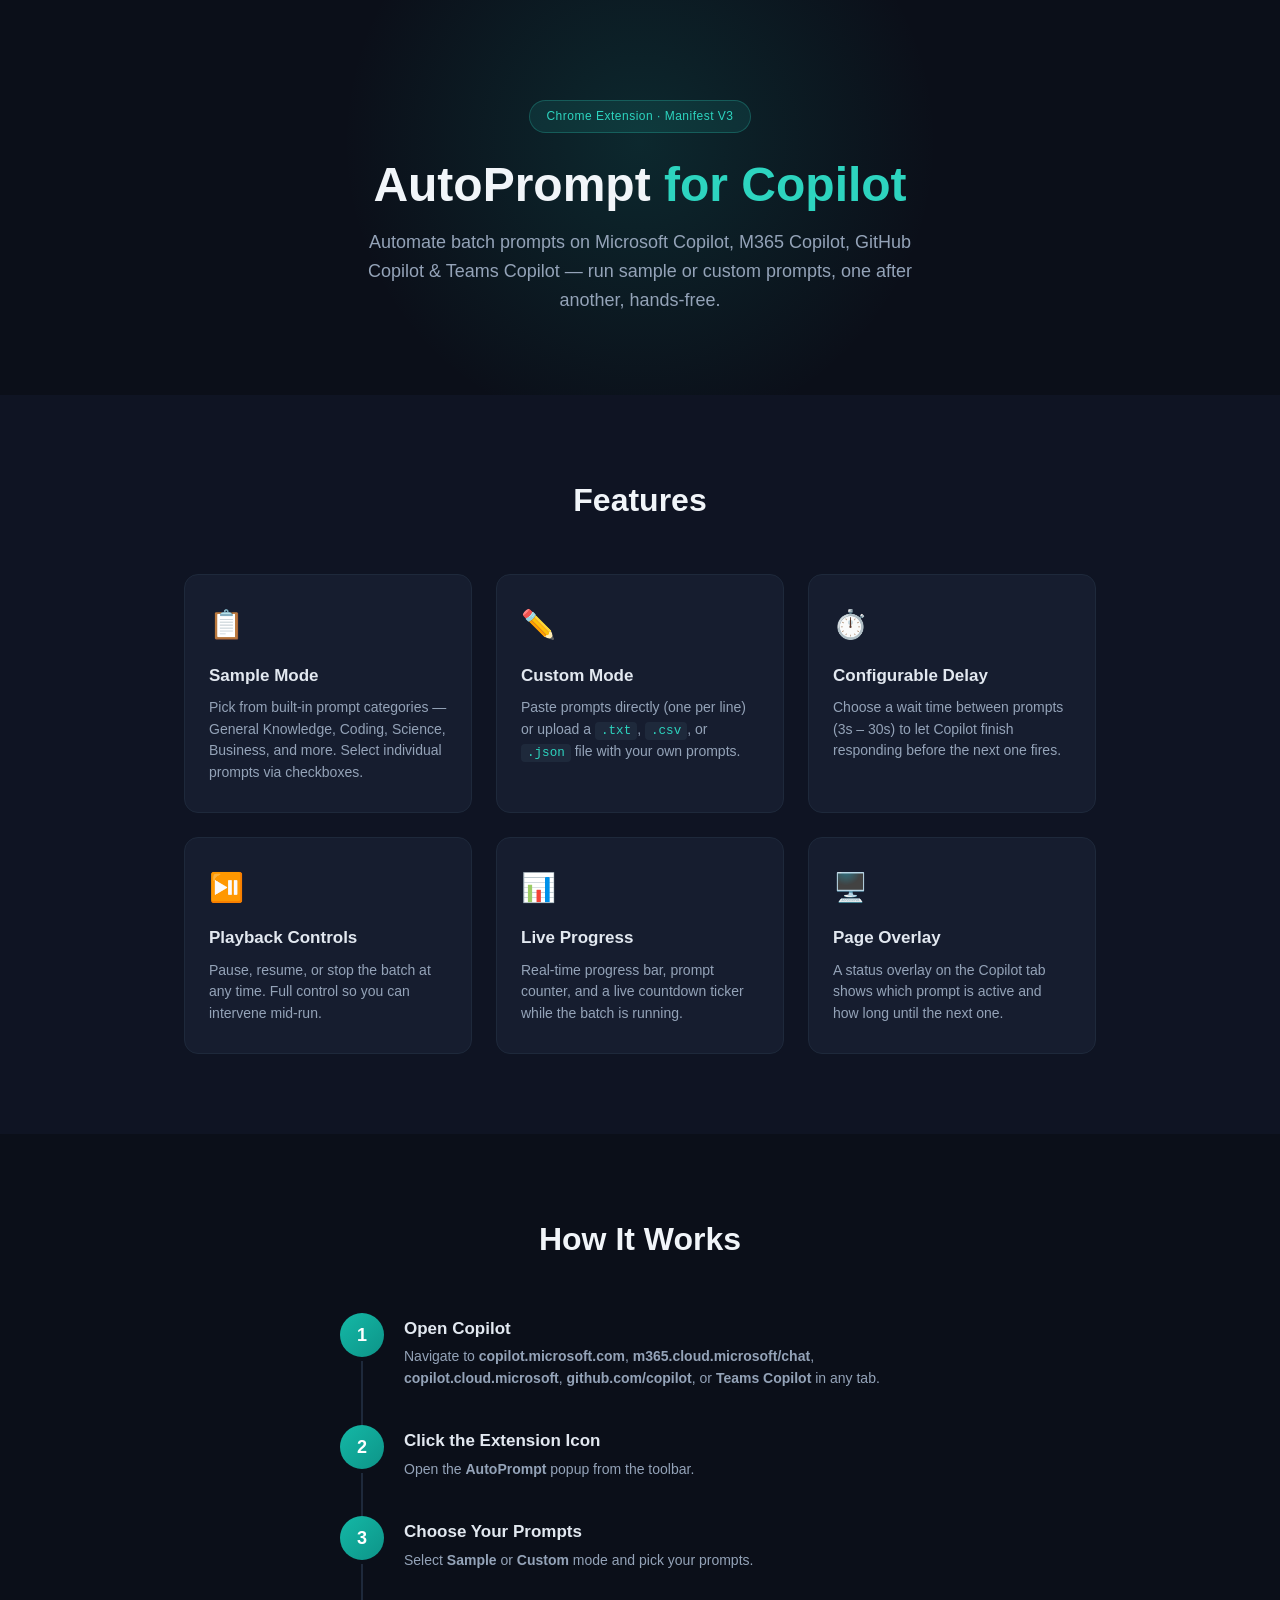
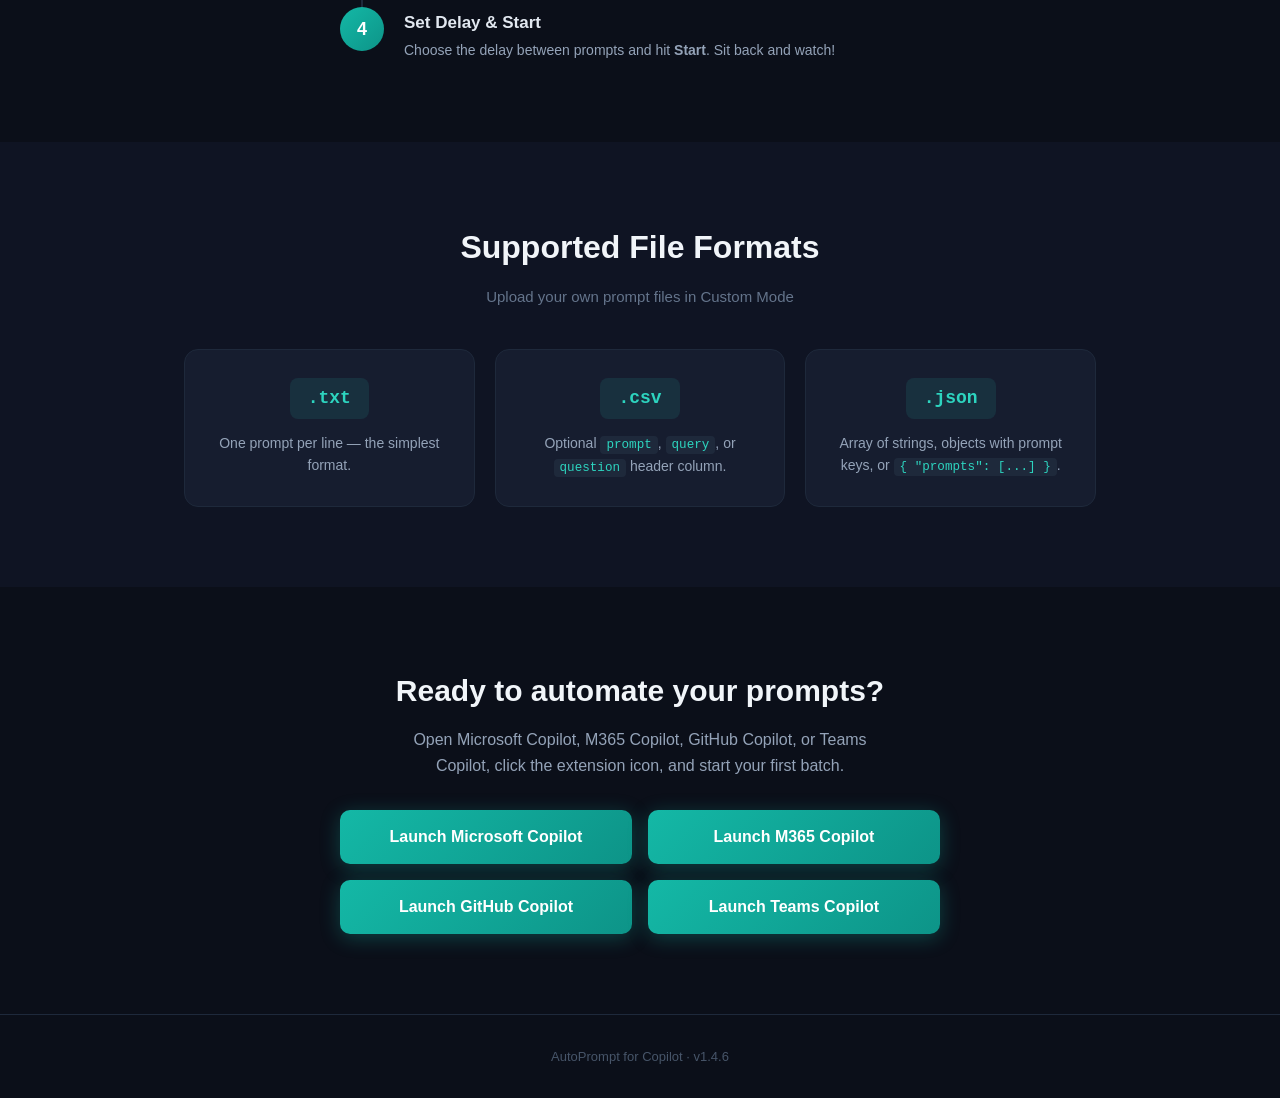
==== commit 14d9b2d7: "Update version to 1.4.6 and revise changelog entries for clarity. Enhanced update notification featu" ====
--- a/landing/landing.html
+++ b/landing/landing.html
@@ -149,7 +149,7 @@
   <!-- Footer -->
   <footer class="footer">
     <div class="container">
-      <p>AutoPrompt for Copilot &middot; v1.4.5</p>
+      <p>AutoPrompt for Copilot &middot; v1.4.6</p>
     </div>
   </footer>
 
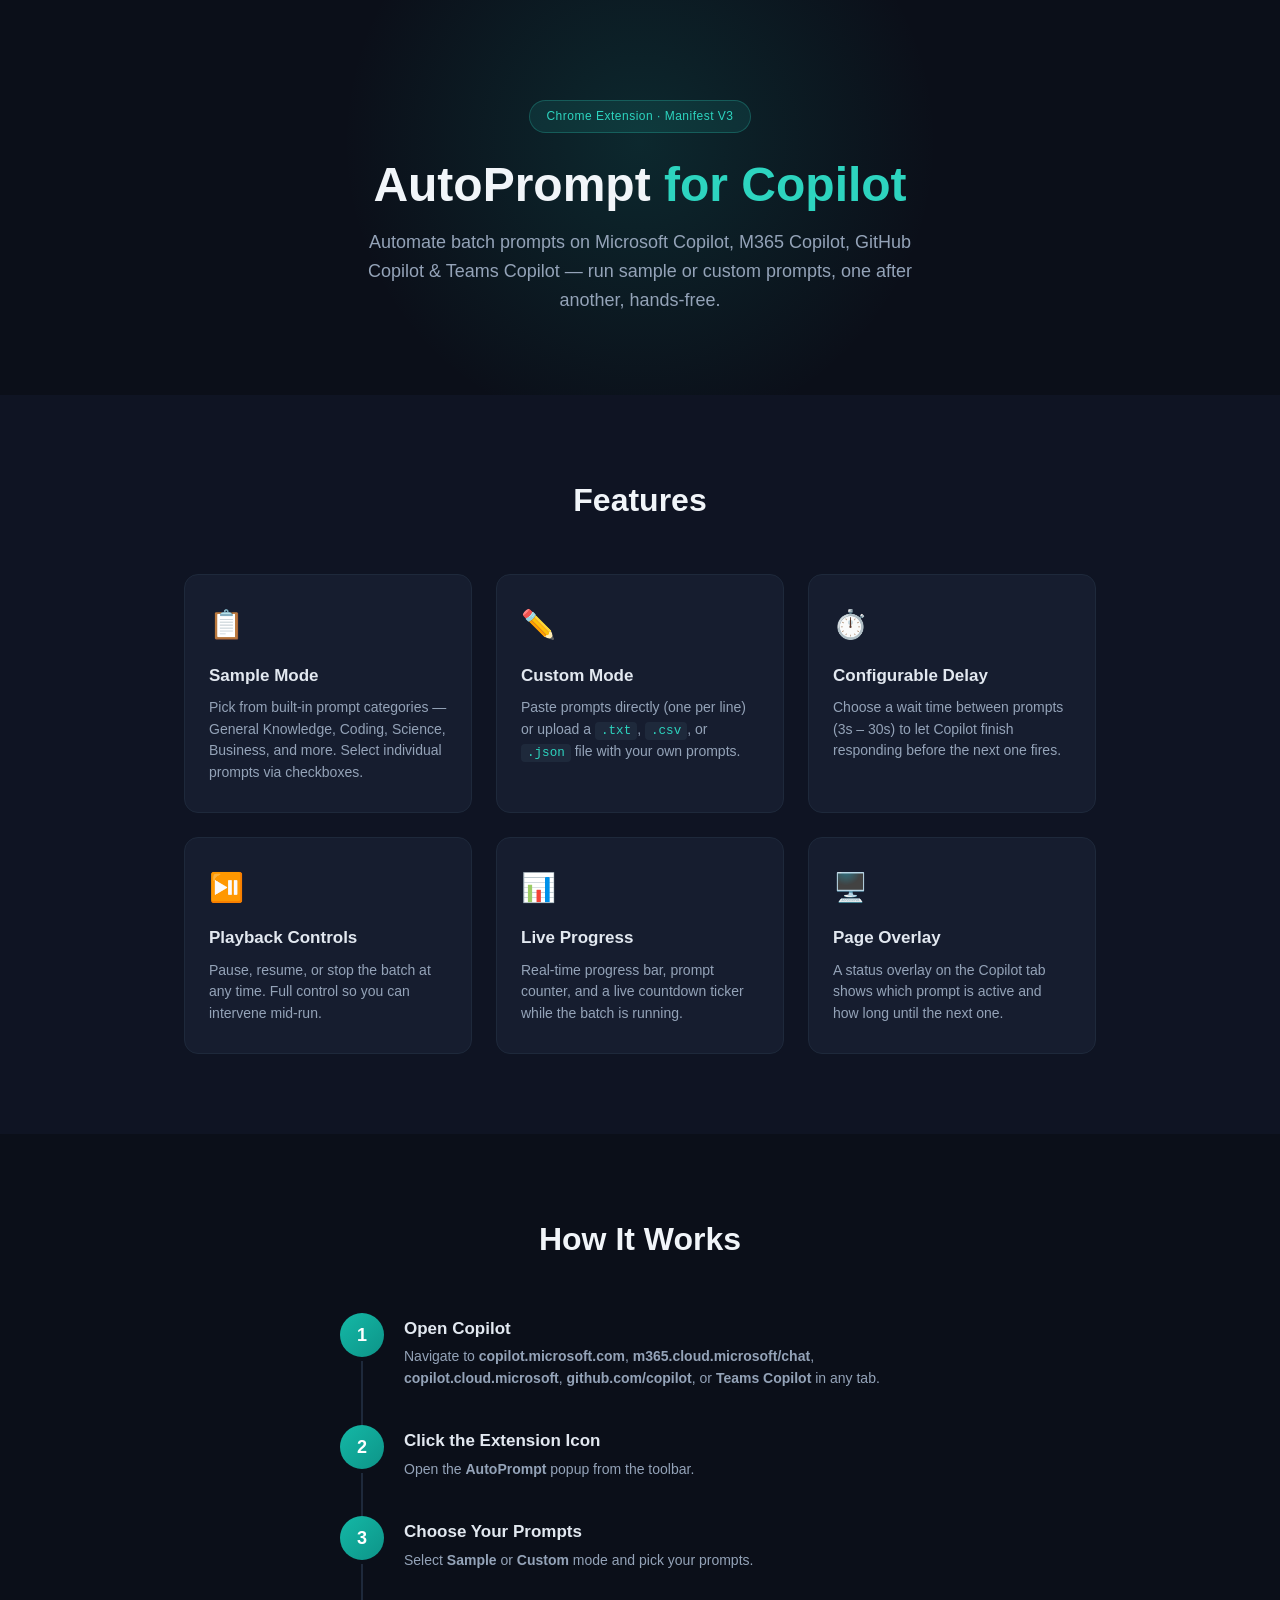
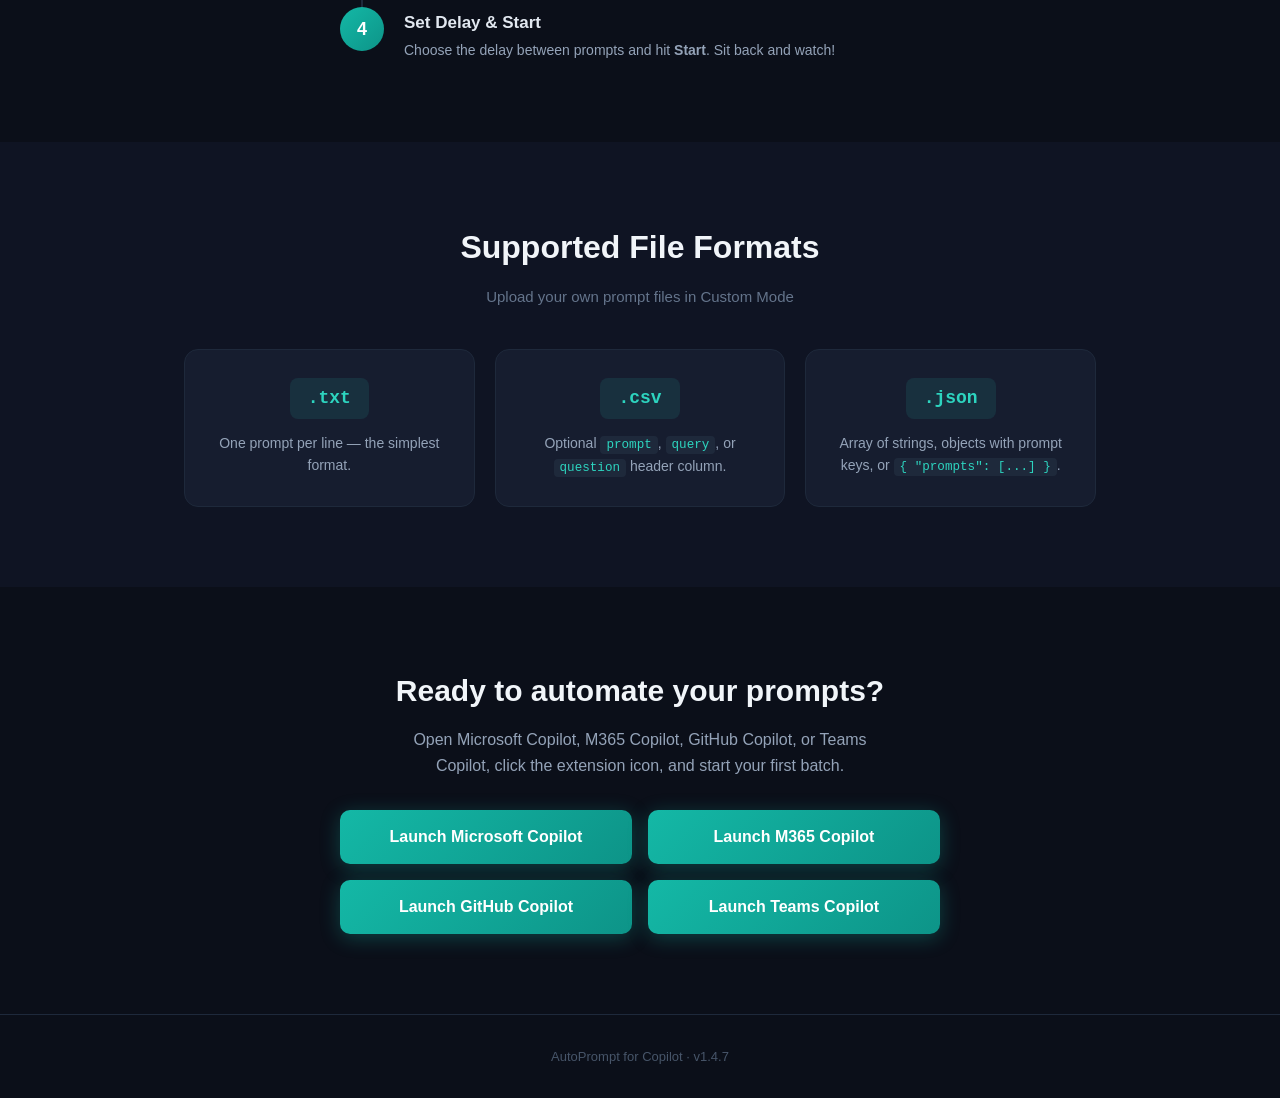
==== commit f1b06f65: "Update version to 1.4.7 and enhance changelog with new features Incremented version number to 1.4.7 " ====
--- a/landing/landing.html
+++ b/landing/landing.html
@@ -149,7 +149,7 @@
   <!-- Footer -->
   <footer class="footer">
     <div class="container">
-      <p>AutoPrompt for Copilot &middot; v1.4.6</p>
+      <p>AutoPrompt for Copilot &middot; v1.4.7</p>
     </div>
   </footer>
 
